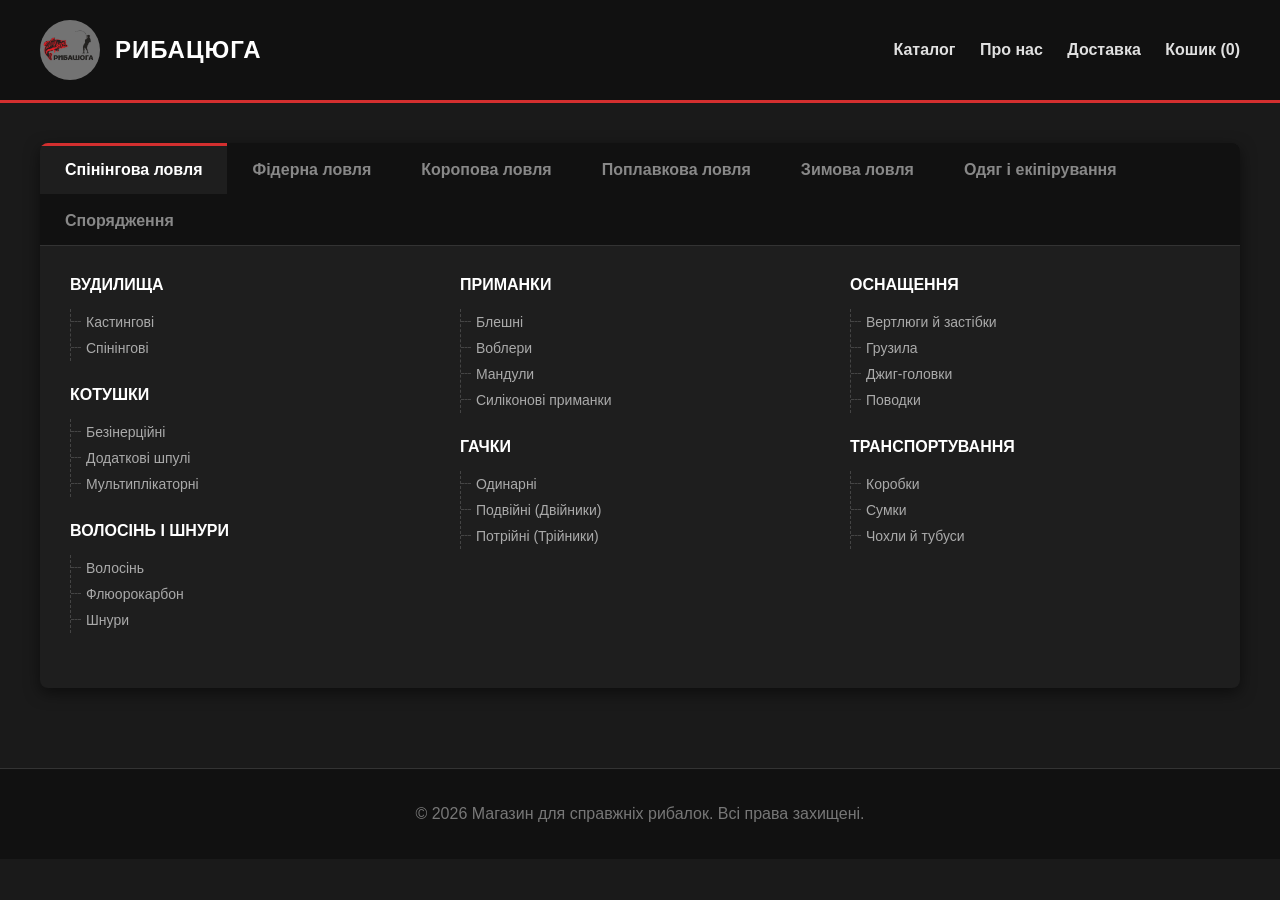
==== index.html @ 435a9f87 "Init" ====
<!DOCTYPE html>
<html lang="uk">
<head>
    <meta charset="UTF-8">
    <meta name="viewport" content="width=device-width, initial-scale=1.0">
    <title>Рибацюга</title>
    
    <style>
        /* Базові налаштування: темний фон, як на краях зображення */
        body {
            font-family: 'Arial', sans-serif;
            margin: 0;
            background-color: #1a1a1a; 
            color: #e0e0e0; /* Світло-сірий текст для контрасту */
        }

        /* Налаштовуємо шапку: майже чорна з червоною лінією */
        header {
            background-color: #111111;
            color: white;
            padding: 20px 40px;
            display: flex;
            justify-content: space-between;
            align-items: center;
            border-bottom: 3px solid #d32f2f; /* Червоний акцент в колір риби */
        }

        /* Навігація в шапці */
        header a {
            color: #e0e0e0;
            text-decoration: none;
            margin-left: 20px;
            font-weight: bold;
            transition: color 0.3s ease;
        }

        header a:hover {
            color: #d32f2f; /* Посилання стають червоними при наведенні */
        }

        /* Контейнер для логотипу та назви */
        .brand {
            display: flex;
            align-items: center;
            gap: 15px;
        }

        .brand img {
            height: 60px;
            width: 60px;
            border-radius: 50%;
            object-fit: cover;
        }

        .brand div {
            font-size: 24px;
            font-weight: bold;
            color: #ffffff;
            text-transform: uppercase;
            letter-spacing: 1px; /* Трохи розсуваємо букви для брутальності */
        }

        /* Обмежуємо ширину контенту */
        main {
            padding: 40px 20px;
            max-width: 1200px;
            margin: 0 auto; 
        }

        /* Стиль заголовків на сторінці */
        h2 {
            color: #ffffff;
            border-left: 4px solid #d32f2f; /* Червона мітка зліва від тексту */
            padding-left: 10px;
        }

        /* Сітка для карток */
        .categories-grid {
            display: flex;
            gap: 20px;
            flex-wrap: wrap; 
            list-style: none;
            padding: 0;
        }

        /* Стиль карток: сірий колір, як тло всередині кола на логотипі */
        .category-card {
            background-color: #2c2c2c;
            color: #ffffff;
            padding: 40px 20px;
            border-radius: 8px;
            box-shadow: 0 4px 6px rgba(0,0,0,0.4);
            flex: 1 1 220px;
            text-align: center;
            font-weight: bold;
            font-size: 18px;
            cursor: pointer;
            border: 2px solid transparent; 
            transition: transform 0.3s ease, box-shadow 0.3s ease, border-color 0.3s ease, color 0.3s ease;
        }

        
        .category-card:hover {
            transform: translateY(-5px);
            box-shadow: 0 10px 15px rgba(211, 47, 47, 0.15); /* Легке червоне світіння */
            border-color: #d32f2f; /* З'являється червона рамка */
            color: #d32f2f; /* Текст стає червоним */
        }
        
        .catalog-container {
            background-color: #1e1e1e; 
            border-radius: 8px;
            overflow: hidden;
            box-shadow: 0 5px 15px rgba(0,0,0,0.5);
        }

        .catalog-tabs {
            display: flex;
            background-color: #111111;
            border-bottom: 1px solid #333;
            flex-wrap: wrap;
        }

        .tab {
            padding: 15px 25px;
            color: #888;
            font-weight: bold;
            cursor: pointer;
            border-top: 3px solid transparent; 
            transition: all 0.3s ease;
        }

        .tab:hover {
            color: #fff;
            background-color: #1a1a1a;
        }

        /* Активна (вибрана) вкладка */
        .tab.active {
            color: #ffffff;
            background-color: #1e1e1e;
            border-top: 3px solid #d32f2f; 
        }

        .catalog-content {
            display: grid;
            grid-template-columns: repeat(3, 1fr); 
            gap: 30px;
            padding: 30px;
        }

        .menu-group {
            margin-bottom: 25px;
        }

        .menu-group h4 {
            color: #ffffff;
            font-size: 16px;
            margin-top: 0;
            margin-bottom: 15px;
            text-transform: uppercase;
        }

        .menu-group ul {
            list-style: none;
            padding: 0;
            margin: 0;
            border-left: 1px dashed #444; /* Пунктирна лінія зліва, як на скріншоті */
        }

        .menu-group li {
            position: relative;
        }

        .menu-group li::before {
            content: "";
            position: absolute;
            left: 0;
            top: 12px;
            width: 10px;
            border-top: 1px dashed #444;
        }

        .menu-group a {
            display: block;
            padding: 5px 0 5px 15px;
            color: #aaa;
            text-decoration: none;
            font-size: 14px;
            transition: color 0.2s;
        }

        .menu-group a:hover {
            color: #d32f2f;
        }
        
        /* Підвал */
        footer {
            text-align: center;
            padding: 20px;
            background-color: #111111;
            color: #777777;
            margin-top: 40px;
            border-top: 1px solid #333333;
        }
    </style>
</head>
<body>

    <header>
        <div class="brand">
            <img src="07aa1afb87a9851b306613601ee10550~tplv-tiktokx-cropcenter_1080_1080.png" alt="Логотип Рибацюга">
            <div style="font-size: 24px; font-weight: bold;">РИБАЦЮГА</div>
        </div>
        
        <nav>
            <a href="#">Каталог</a>
            <a href="#">Про нас</a>
            <a href="#">Доставка</a>
            <a href="#">Кошик (0)</a>
        </nav>
    </header>

    <main>
    <div class="catalog-container">
        
        <div class="catalog-tabs">
            <div class="tab active">Спінінгова ловля</div>
            <div class="tab">Фідерна ловля</div>
            <div class="tab">Коропова ловля</div>
            <div class="tab">Поплавкова ловля</div>
            <div class="tab">Зимова ловля</div>
            <div class="tab">Одяг і екіпірування</div>
            <div class="tab">Спорядження</div>
        </div>

        <div class="catalog-content">
            
            <div class="menu-column">
                <div class="menu-group">
                    <h4>Вудилища</h4>
                    <ul>
                        <li><a href="#">Кастингові</a></li>
                        <li><a href="#">Спінінгові</a></li>
                    </ul>
                </div>
                
                <div class="menu-group">
                    <h4>Котушки</h4>
                    <ul>
                        <li><a href="#">Безінерційні</a></li>
                        <li><a href="#">Додаткові шпулі</a></li>
                        <li><a href="#">Мультиплікаторні</a></li>
                    </ul>
                </div>

                <div class="menu-group">
                    <h4>Волосінь і шнури</h4>
                    <ul>
                        <li><a href="#">Волосінь</a></li>
                        <li><a href="#">Флюорокарбон</a></li>
                        <li><a href="#">Шнури</a></li>
                    </ul>
                </div>
            </div>

            <div class="menu-column">
                <div class="menu-group">
                    <h4>Приманки</h4>
                    <ul>
                        <li><a href="#">Блешні</a></li>
                        <li><a href="#">Воблери</a></li>
                        <li><a href="#">Мандули</a></li>
                        <li><a href="#">Силіконові приманки</a></li>
                    </ul>
                </div>

                <div class="menu-group">
                    <h4>Гачки</h4>
                    <ul>
                        <li><a href="#">Одинарні</a></li>
                        <li><a href="#">Подвійні (Двійники)</a></li>
                        <li><a href="#">Потрійні (Трійники)</a></li>
                    </ul>
                </div>
            </div>

            <div class="menu-column">
                <div class="menu-group">
                    <h4>Оснащення</h4>
                    <ul>
                        <li><a href="#">Вертлюги й застібки</a></li>
                        <li><a href="#">Грузила</a></li>
                        <li><a href="#">Джиг-головки</a></li>
                        <li><a href="#">Поводки</a></li>
                    </ul>
                </div>
                
                <div class="menu-group">
                    <h4>Транспортування</h4>
                    <ul>
                        <li><a href="#">Коробки</a></li>
                        <li><a href="#">Сумки</a></li>
                        <li><a href="#">Чохли й тубуси</a></li>
                    </ul>
                </div>
            </div>

        </div> 
    </div>
</main>

    <footer>
        <p>© 2026 Магазин для справжніх рибалок. Всі права захищені.</p>
    </footer>

</body>
</html>
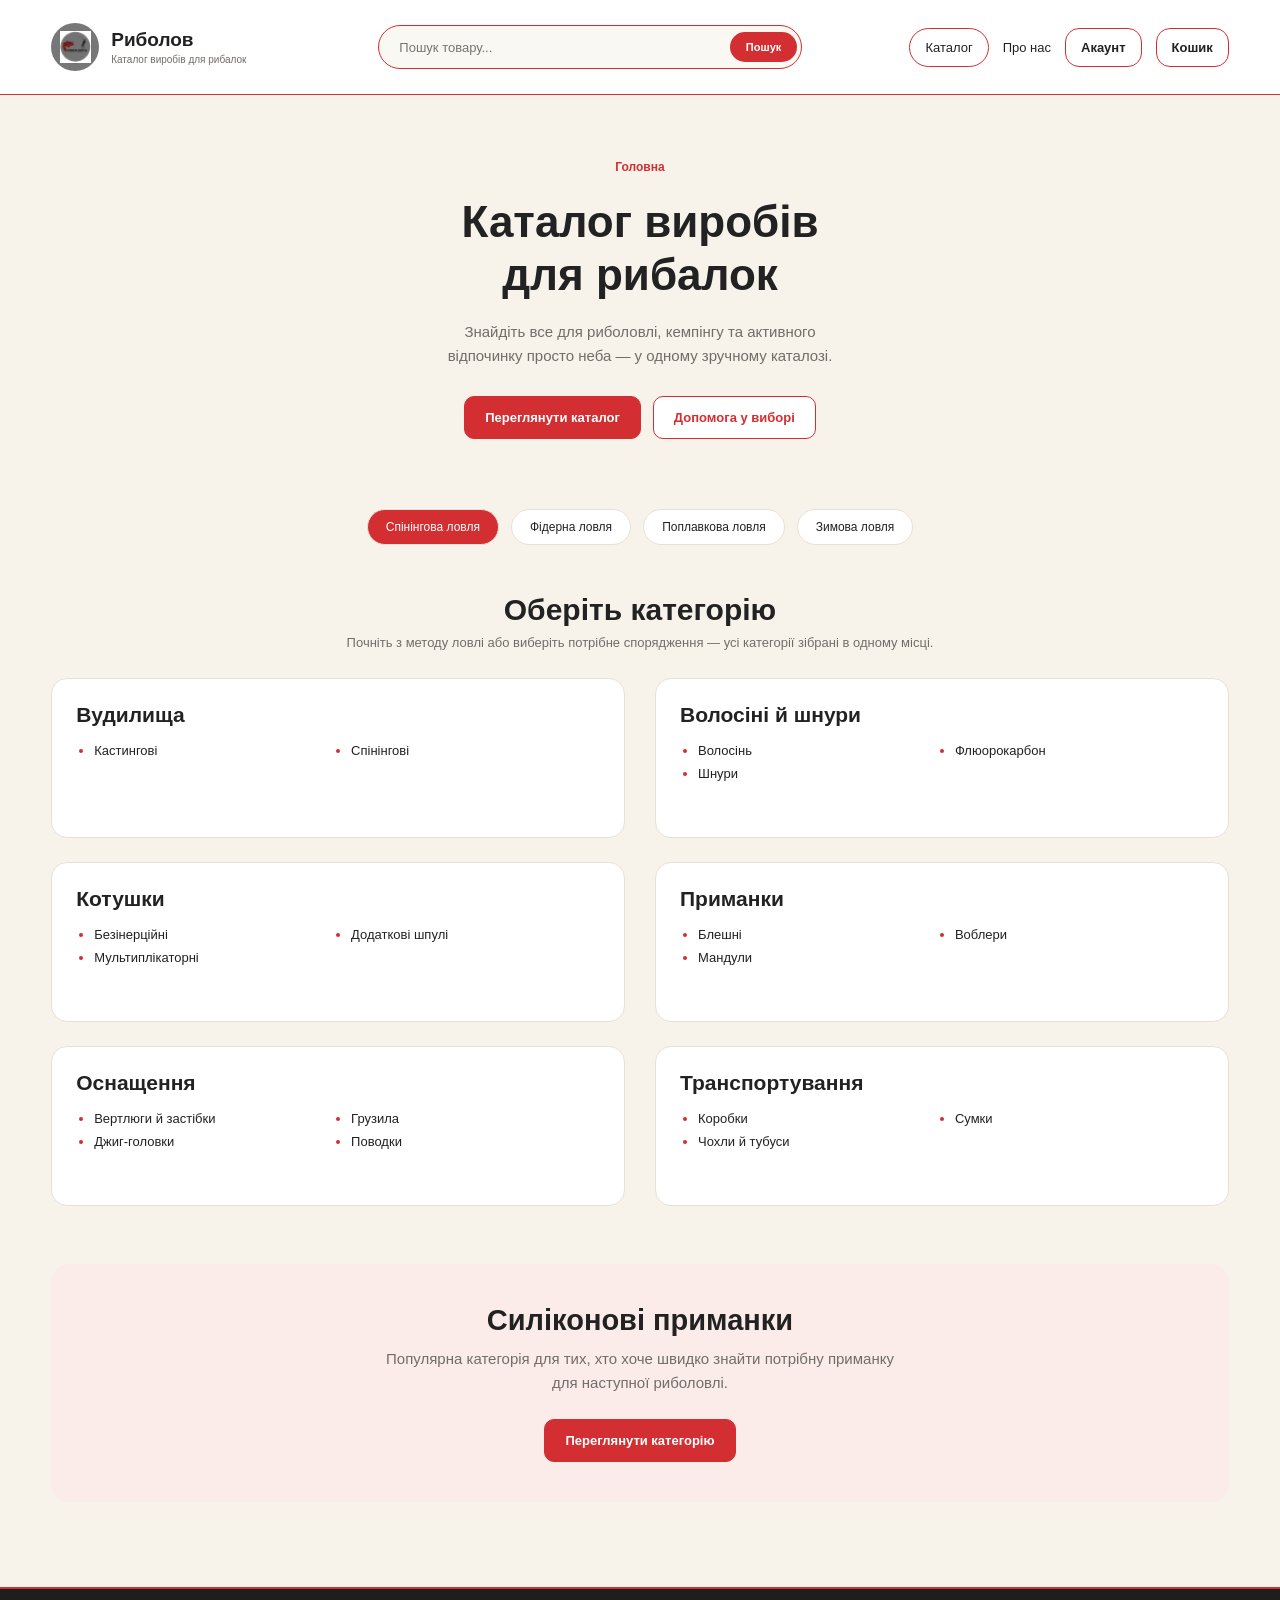
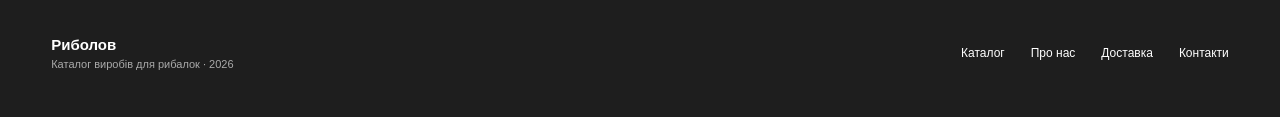
==== commit 7ff8fed2: "Add HTML and CSS marketplace pages" ====
--- a/index.html
+++ b/index.html
@@ -1,318 +1,116 @@
 <!DOCTYPE html>
 <html lang="uk">
-<head>
-    <meta charset="UTF-8">
-    <meta name="viewport" content="width=device-width, initial-scale=1.0">
-    <title>Рибацюга</title>
-    
-    <style>
-        /* Базові налаштування: темний фон, як на краях зображення */
-        body {
-            font-family: 'Arial', sans-serif;
-            margin: 0;
-            background-color: #1a1a1a; 
-            color: #e0e0e0; /* Світло-сірий текст для контрасту */
-        }
-
-        /* Налаштовуємо шапку: майже чорна з червоною лінією */
-        header {
-            background-color: #111111;
-            color: white;
-            padding: 20px 40px;
-            display: flex;
-            justify-content: space-between;
-            align-items: center;
-            border-bottom: 3px solid #d32f2f; /* Червоний акцент в колір риби */
-        }
-
-        /* Навігація в шапці */
-        header a {
-            color: #e0e0e0;
-            text-decoration: none;
-            margin-left: 20px;
-            font-weight: bold;
-            transition: color 0.3s ease;
-        }
-
-        header a:hover {
-            color: #d32f2f; /* Посилання стають червоними при наведенні */
-        }
-
-        /* Контейнер для логотипу та назви */
-        .brand {
-            display: flex;
-            align-items: center;
-            gap: 15px;
-        }
-
-        .brand img {
-            height: 60px;
-            width: 60px;
-            border-radius: 50%;
-            object-fit: cover;
-        }
-
-        .brand div {
-            font-size: 24px;
-            font-weight: bold;
-            color: #ffffff;
-            text-transform: uppercase;
-            letter-spacing: 1px; /* Трохи розсуваємо букви для брутальності */
-        }
-
-        /* Обмежуємо ширину контенту */
-        main {
-            padding: 40px 20px;
-            max-width: 1200px;
-            margin: 0 auto; 
-        }
-
-        /* Стиль заголовків на сторінці */
-        h2 {
-            color: #ffffff;
-            border-left: 4px solid #d32f2f; /* Червона мітка зліва від тексту */
-            padding-left: 10px;
-        }
-
-        /* Сітка для карток */
-        .categories-grid {
-            display: flex;
-            gap: 20px;
-            flex-wrap: wrap; 
-            list-style: none;
-            padding: 0;
-        }
-
-        /* Стиль карток: сірий колір, як тло всередині кола на логотипі */
-        .category-card {
-            background-color: #2c2c2c;
-            color: #ffffff;
-            padding: 40px 20px;
-            border-radius: 8px;
-            box-shadow: 0 4px 6px rgba(0,0,0,0.4);
-            flex: 1 1 220px;
-            text-align: center;
-            font-weight: bold;
-            font-size: 18px;
-            cursor: pointer;
-            border: 2px solid transparent; 
-            transition: transform 0.3s ease, box-shadow 0.3s ease, border-color 0.3s ease, color 0.3s ease;
-        }
-
-        
-        .category-card:hover {
-            transform: translateY(-5px);
-            box-shadow: 0 10px 15px rgba(211, 47, 47, 0.15); /* Легке червоне світіння */
-            border-color: #d32f2f; /* З'являється червона рамка */
-            color: #d32f2f; /* Текст стає червоним */
-        }
-        
-        .catalog-container {
-            background-color: #1e1e1e; 
-            border-radius: 8px;
-            overflow: hidden;
-            box-shadow: 0 5px 15px rgba(0,0,0,0.5);
-        }
-
-        .catalog-tabs {
-            display: flex;
-            background-color: #111111;
-            border-bottom: 1px solid #333;
-            flex-wrap: wrap;
-        }
-
-        .tab {
-            padding: 15px 25px;
-            color: #888;
-            font-weight: bold;
-            cursor: pointer;
-            border-top: 3px solid transparent; 
-            transition: all 0.3s ease;
-        }
-
-        .tab:hover {
-            color: #fff;
-            background-color: #1a1a1a;
-        }
-
-        /* Активна (вибрана) вкладка */
-        .tab.active {
-            color: #ffffff;
-            background-color: #1e1e1e;
-            border-top: 3px solid #d32f2f; 
-        }
-
-        .catalog-content {
-            display: grid;
-            grid-template-columns: repeat(3, 1fr); 
-            gap: 30px;
-            padding: 30px;
-        }
-
-        .menu-group {
-            margin-bottom: 25px;
-        }
-
-        .menu-group h4 {
-            color: #ffffff;
-            font-size: 16px;
-            margin-top: 0;
-            margin-bottom: 15px;
-            text-transform: uppercase;
-        }
-
-        .menu-group ul {
-            list-style: none;
-            padding: 0;
-            margin: 0;
-            border-left: 1px dashed #444; /* Пунктирна лінія зліва, як на скріншоті */
-        }
-
-        .menu-group li {
-            position: relative;
-        }
-
-        .menu-group li::before {
-            content: "";
-            position: absolute;
-            left: 0;
-            top: 12px;
-            width: 10px;
-            border-top: 1px dashed #444;
-        }
-
-        .menu-group a {
-            display: block;
-            padding: 5px 0 5px 15px;
-            color: #aaa;
-            text-decoration: none;
-            font-size: 14px;
-            transition: color 0.2s;
-        }
-
-        .menu-group a:hover {
-            color: #d32f2f;
-        }
-        
-        /* Підвал */
-        footer {
-            text-align: center;
-            padding: 20px;
-            background-color: #111111;
-            color: #777777;
-            margin-top: 40px;
-            border-top: 1px solid #333333;
-        }
-    </style>
-</head>
-<body>
-
-    <header>
-        <div class="brand">
-            <img src="07aa1afb87a9851b306613601ee10550~tplv-tiktokx-cropcenter_1080_1080.png" alt="Логотип Рибацюга">
-            <div style="font-size: 24px; font-weight: bold;">РИБАЦЮГА</div>
+  <head>
+    <meta charset="utf-8">
+    <meta name="viewport" content="width=device-width, initial-scale=1">
+    <title>Головна — Риболов</title>
+    <link rel="stylesheet" href="styles.css">
+    <link rel="stylesheet" href="home.css">
+  </head>
+  <body class="home-page">
+    <header class="site-header">
+      <div class="container header-inner">
+        <a href="index.html" class="brand" aria-label="Риболов — головна"><span class="brand-mark"><img src="assets/logo.png" alt=""></span><span><strong>Риболов</strong><small>Каталог виробів для рибалок</small></span></a>
+        <form class="header-search" action="catalog.html">
+          <input name="q" type="search" placeholder="Пошук товару..." aria-label="Пошук товару">
+          <button class="search-button" type="submit">Пошук</button>
+        </form>
+        <nav class="top-nav" aria-label="Основна навігація">
+          <a class="nav-pill" href="catalog.html">Каталог</a>
+          <a class="nav-plain" href="about.html">Про нас</a>
+          <a class="nav-icon" href="login.html">Акаунт</a>
+          <a class="nav-icon" href="cart.html">Кошик</a>
+        </nav>
+      </div>
+    </header>
+    <main class="container">
+      <section class="home-hero" aria-labelledby="home-heading">
+        <div class="eyebrow">Головна</div>
+        <h1 id="home-heading">Каталог виробів<br>для рибалок</h1>
+        <p class="lead">Знайдіть все для риболовлі, кемпінгу та активного<br>відпочинку просто неба — у одному зручному каталозі.</p>
+        <div class="hero-actions">
+          <a class="btn" href="catalog.html">Переглянути каталог</a>
+          <a class="btn btn-outline" href="about.html">Допомога у виборі</a>
         </div>
-        
-        <nav>
-            <a href="#">Каталог</a>
-            <a href="#">Про нас</a>
-            <a href="#">Доставка</a>
-            <a href="#">Кошик (0)</a>
+      </section>
+      <nav class="method-nav" aria-label="Способи ловлі">
+        <a href="catalog.html">Спінінгова ловля</a>
+        <a href="catalog.html">Фідерна ловля</a>
+        <a href="catalog.html">Поплавкова ловля</a>
+        <a href="catalog.html">Зимова ловля</a>
+      </nav>
+      <section aria-labelledby="categories-heading">
+        <div class="home-heading">
+          <h2 id="categories-heading">Оберіть категорію</h2>
+          <p>Почніть з методу ловлі або виберіть потрібне спорядження — усі категорії зібрані в одному місці.</p>
+        </div>
+        <div class="category-grid">
+          <article class="category-card surface">
+            <h3><a href="catalog.html">Вудилища</a></h3>
+            <ul>
+              <li>Кастингові</li>
+              <li>Спінінгові</li>
+            </ul>
+          </article>
+          <article class="category-card surface">
+            <h3><a href="catalog.html">Волосіні й шнури</a></h3>
+            <ul>
+              <li>Волосінь</li>
+              <li>Флюорокарбон</li>
+              <li>Шнури</li>
+            </ul>
+          </article>
+          <article class="category-card surface">
+            <h3><a href="catalog.html">Котушки</a></h3>
+            <ul>
+              <li>Безінерційні</li>
+              <li>Додаткові шпулі</li>
+              <li>Мультиплікаторні</li>
+            </ul>
+          </article>
+          <article class="category-card surface">
+            <h3><a href="catalog.html">Приманки</a></h3>
+            <ul>
+              <li>Блешні</li>
+              <li>Воблери</li>
+              <li>Мандули</li>
+            </ul>
+          </article>
+          <article class="category-card surface">
+            <h3><a href="catalog.html">Оснащення</a></h3>
+            <ul>
+              <li>Вертлюги й застібки</li>
+              <li>Грузила</li>
+              <li>Джиг-головки</li>
+              <li>Поводки</li>
+            </ul>
+          </article>
+          <article class="category-card surface">
+            <h3><a href="catalog.html">Транспортування</a></h3>
+            <ul>
+              <li>Коробки</li>
+              <li>Сумки</li>
+              <li>Чохли й тубуси</li>
+            </ul>
+          </article>
+        </div>
+      </section>
+      <section class="feature-band" aria-labelledby="feature-heading">
+        <h2 id="feature-heading">Силіконові приманки</h2>
+        <p>Популярна категорія для тих, хто хоче швидко знайти потрібну приманку для наступної риболовлі.</p>
+        <a class="btn" href="catalog.html">Переглянути категорію</a>
+      </section>
+    </main>
+    <footer class="site-footer">
+      <div class="container footer-inner">
+        <div><strong>Риболов</strong><small>Каталог виробів для рибалок · 2026</small></div>
+        <nav class="footer-links" aria-label="Навігація в підвалі">
+          <a href="catalog.html">Каталог</a>
+          <a href="about.html">Про нас</a>
+          <a href="contacts.html">Доставка</a>
+          <a href="contacts.html">Контакти</a>
         </nav>
-    </header>
-
-    <main>
-    <div class="catalog-container">
-        
-        <div class="catalog-tabs">
-            <div class="tab active">Спінінгова ловля</div>
-            <div class="tab">Фідерна ловля</div>
-            <div class="tab">Коропова ловля</div>
-            <div class="tab">Поплавкова ловля</div>
-            <div class="tab">Зимова ловля</div>
-            <div class="tab">Одяг і екіпірування</div>
-            <div class="tab">Спорядження</div>
-        </div>
-
-        <div class="catalog-content">
-            
-            <div class="menu-column">
-                <div class="menu-group">
-                    <h4>Вудилища</h4>
-                    <ul>
-                        <li><a href="#">Кастингові</a></li>
-                        <li><a href="#">Спінінгові</a></li>
-                    </ul>
-                </div>
-                
-                <div class="menu-group">
-                    <h4>Котушки</h4>
-                    <ul>
-                        <li><a href="#">Безінерційні</a></li>
-                        <li><a href="#">Додаткові шпулі</a></li>
-                        <li><a href="#">Мультиплікаторні</a></li>
-                    </ul>
-                </div>
-
-                <div class="menu-group">
-                    <h4>Волосінь і шнури</h4>
-                    <ul>
-                        <li><a href="#">Волосінь</a></li>
-                        <li><a href="#">Флюорокарбон</a></li>
-                        <li><a href="#">Шнури</a></li>
-                    </ul>
-                </div>
-            </div>
-
-            <div class="menu-column">
-                <div class="menu-group">
-                    <h4>Приманки</h4>
-                    <ul>
-                        <li><a href="#">Блешні</a></li>
-                        <li><a href="#">Воблери</a></li>
-                        <li><a href="#">Мандули</a></li>
-                        <li><a href="#">Силіконові приманки</a></li>
-                    </ul>
-                </div>
-
-                <div class="menu-group">
-                    <h4>Гачки</h4>
-                    <ul>
-                        <li><a href="#">Одинарні</a></li>
-                        <li><a href="#">Подвійні (Двійники)</a></li>
-                        <li><a href="#">Потрійні (Трійники)</a></li>
-                    </ul>
-                </div>
-            </div>
-
-            <div class="menu-column">
-                <div class="menu-group">
-                    <h4>Оснащення</h4>
-                    <ul>
-                        <li><a href="#">Вертлюги й застібки</a></li>
-                        <li><a href="#">Грузила</a></li>
-                        <li><a href="#">Джиг-головки</a></li>
-                        <li><a href="#">Поводки</a></li>
-                    </ul>
-                </div>
-                
-                <div class="menu-group">
-                    <h4>Транспортування</h4>
-                    <ul>
-                        <li><a href="#">Коробки</a></li>
-                        <li><a href="#">Сумки</a></li>
-                        <li><a href="#">Чохли й тубуси</a></li>
-                    </ul>
-                </div>
-            </div>
-
-        </div> 
-    </div>
-</main>
-
-    <footer>
-        <p>© 2026 Магазин для справжніх рибалок. Всі права захищені.</p>
+      </div>
     </footer>
-
-</body>
-</html>+  </body>
+</html>
--- a/styles.css
+++ b/styles.css
@@ -0,0 +1,209 @@
+/* 1. Загальні стилі для всіх сторінок */
+* {
+  box-sizing: border-box;
+}
+
+body {
+  margin: 0;
+  min-width: 1100px;
+  background: #f7f3eb;
+  color: #222;
+  font-family: Arial, sans-serif;
+  font-size: 15px;
+}
+
+a {
+  color: inherit;
+  text-decoration: none;
+}
+
+img {
+  max-width: 100%;
+}
+
+button, input, select {
+  font: inherit;
+}
+
+button {
+  cursor: pointer;
+}
+
+.container {
+  width: 92%;
+  max-width: 1320px;
+  margin: 0 auto;
+}
+
+.surface {
+  background: white;
+  border: 1px solid #e8e0d7;
+  border-radius: 16px;
+}
+
+.btn {
+  display: inline-block;
+  padding: 13px 20px;
+  border: 1px solid #d32f32;
+  border-radius: 10px;
+  background: #d32f32;
+  color: white;
+  font-weight: bold;
+  font-size: 13px;
+  text-align: center;
+}
+
+.btn-outline {
+  background: white;
+  color: #d32f32;
+}
+
+.page-title {
+  margin: 0;
+  font-size: 34px;
+}
+
+.page-intro, .lead {
+  color: #716d68;
+  line-height: 1.6;
+}
+
+.breadcrumb {
+  margin: 40px 0 22px;
+  color: #89827c;
+  font-size: 13px;
+}
+
+.breadcrumb span, .eyebrow {
+  color: #d32f32;
+}
+
+/* 2. Верхнє меню — однакове на всіх сторінках */
+.site-header {
+  background: white;
+  border-bottom: 1px solid #d32f32;
+}
+
+.header-inner {
+  height: 94px;
+  display: flex;
+  align-items: center;
+  justify-content: space-between;
+  gap: 24px;
+}
+
+.brand {
+  display: flex;
+  align-items: center;
+  gap: 12px;
+  min-width: 220px;
+}
+
+.brand-mark {
+  width: 48px;
+  height: 48px;
+  border-radius: 50%;
+  background: #777;
+  display: flex;
+  align-items: center;
+  justify-content: center;
+}
+
+.brand-mark img {
+  width: 31px;
+}
+
+.brand strong, .brand small {
+  display: block;
+}
+
+.brand strong {
+  font-size: 19px;
+}
+
+.brand small {
+  margin-top: 3px;
+  color: #716d68;
+  font-size: 10px;
+}
+
+.header-search {
+  display: flex;
+  align-items: center;
+  width: 36%;
+  height: 44px;
+  padding: 4px;
+  border: 1px solid #d32f32;
+  border-radius: 24px;
+  background: #faf8f3;
+}
+
+.header-search input {
+  flex: 1;
+  min-width: 0;
+  padding-left: 16px;
+  border: 0;
+  outline: 0;
+  background: transparent;
+  font-size: 13px;
+}
+
+.search-button {
+  padding: 9px 16px;
+  border: 0;
+  border-radius: 20px;
+  background: #d32f32;
+  color: white;
+  font-size: 11px;
+  font-weight: bold;
+}
+
+.top-nav {
+  display: flex;
+  align-items: center;
+  gap: 14px;
+  white-space: nowrap;
+  font-size: 13px;
+}
+
+.nav-pill, .nav-icon {
+  padding: 11px 15px;
+  border: 1px solid #d32f32;
+  border-radius: 20px;
+}
+
+.nav-icon {
+  border-radius: 14px;
+  font-weight: bold;
+}
+
+/* 3. Нижнє меню */
+.site-footer {
+  background: #1e1e1e;
+  color: white;
+  border-top: 2px solid #d32f32;
+}
+
+.footer-inner {
+  min-height: 128px;
+  display: flex;
+  align-items: center;
+  justify-content: space-between;
+}
+
+.footer-inner strong, .footer-inner small {
+  display: block;
+}
+
+.footer-inner small {
+  margin-top: 5px;
+  color: #aaa;
+  font-size: 11px;
+}
+
+.footer-links {
+  display: flex;
+  gap: 26px;
+  font-size: 12px;
+}
+
--- a/home.css
+++ b/home.css
@@ -0,0 +1,109 @@
+/* 4. Головна сторінка */
+.home-hero {
+  padding: 65px 0 55px;
+  text-align: center;
+}
+
+.eyebrow {
+  font-size: 12px;
+  font-weight: bold;
+}
+
+.home-hero h1 {
+  margin: 22px 0 18px;
+  font-size: 44px;
+  line-height: 1.2;
+}
+
+.home-hero p {
+  margin: 0 auto 28px;
+}
+
+.hero-actions, .method-nav {
+  display: flex;
+  justify-content: center;
+  gap: 12px;
+}
+
+.method-nav {
+  margin: 15px 0 48px;
+}
+
+.method-nav a {
+  padding: 10px 18px;
+  border: 1px solid #e8e0d7;
+  border-radius: 22px;
+  background: white;
+  font-size: 12px;
+}
+
+.method-nav a:first-child {
+  background: #d32f32;
+  color: white;
+}
+
+.home-heading {
+  margin-bottom: 28px;
+  text-align: center;
+}
+
+.home-heading h2 {
+  margin: 0 0 8px;
+  font-size: 30px;
+}
+
+.home-heading p {
+  margin: 0;
+  color: #716d68;
+  font-size: 13px;
+}
+
+.category-grid {
+  display: grid;
+  grid-template-columns: 1fr 1fr;
+  gap: 24px 30px;
+}
+
+.category-card {
+  min-height: 160px;
+  padding: 24px;
+}
+
+.category-card h3 {
+  margin: 0 0 16px;
+  font-size: 21px;
+}
+
+.category-card ul {
+  display: grid;
+  grid-template-columns: 1fr 1fr;
+  gap: 8px;
+  margin: 0;
+  padding-left: 18px;
+  font-size: 13px;
+}
+
+.category-card li::marker {
+  color: #d32f32;
+}
+
+.feature-band {
+  margin: 58px 0 85px;
+  padding: 40px;
+  border-radius: 18px;
+  background: #fbecea;
+  text-align: center;
+}
+
+.feature-band h2 {
+  margin: 0 0 10px;
+  font-size: 29px;
+}
+
+.feature-band p {
+  max-width: 510px;
+  margin: 0 auto 24px;
+  color: #716d68;
+  line-height: 1.6;
+}
+
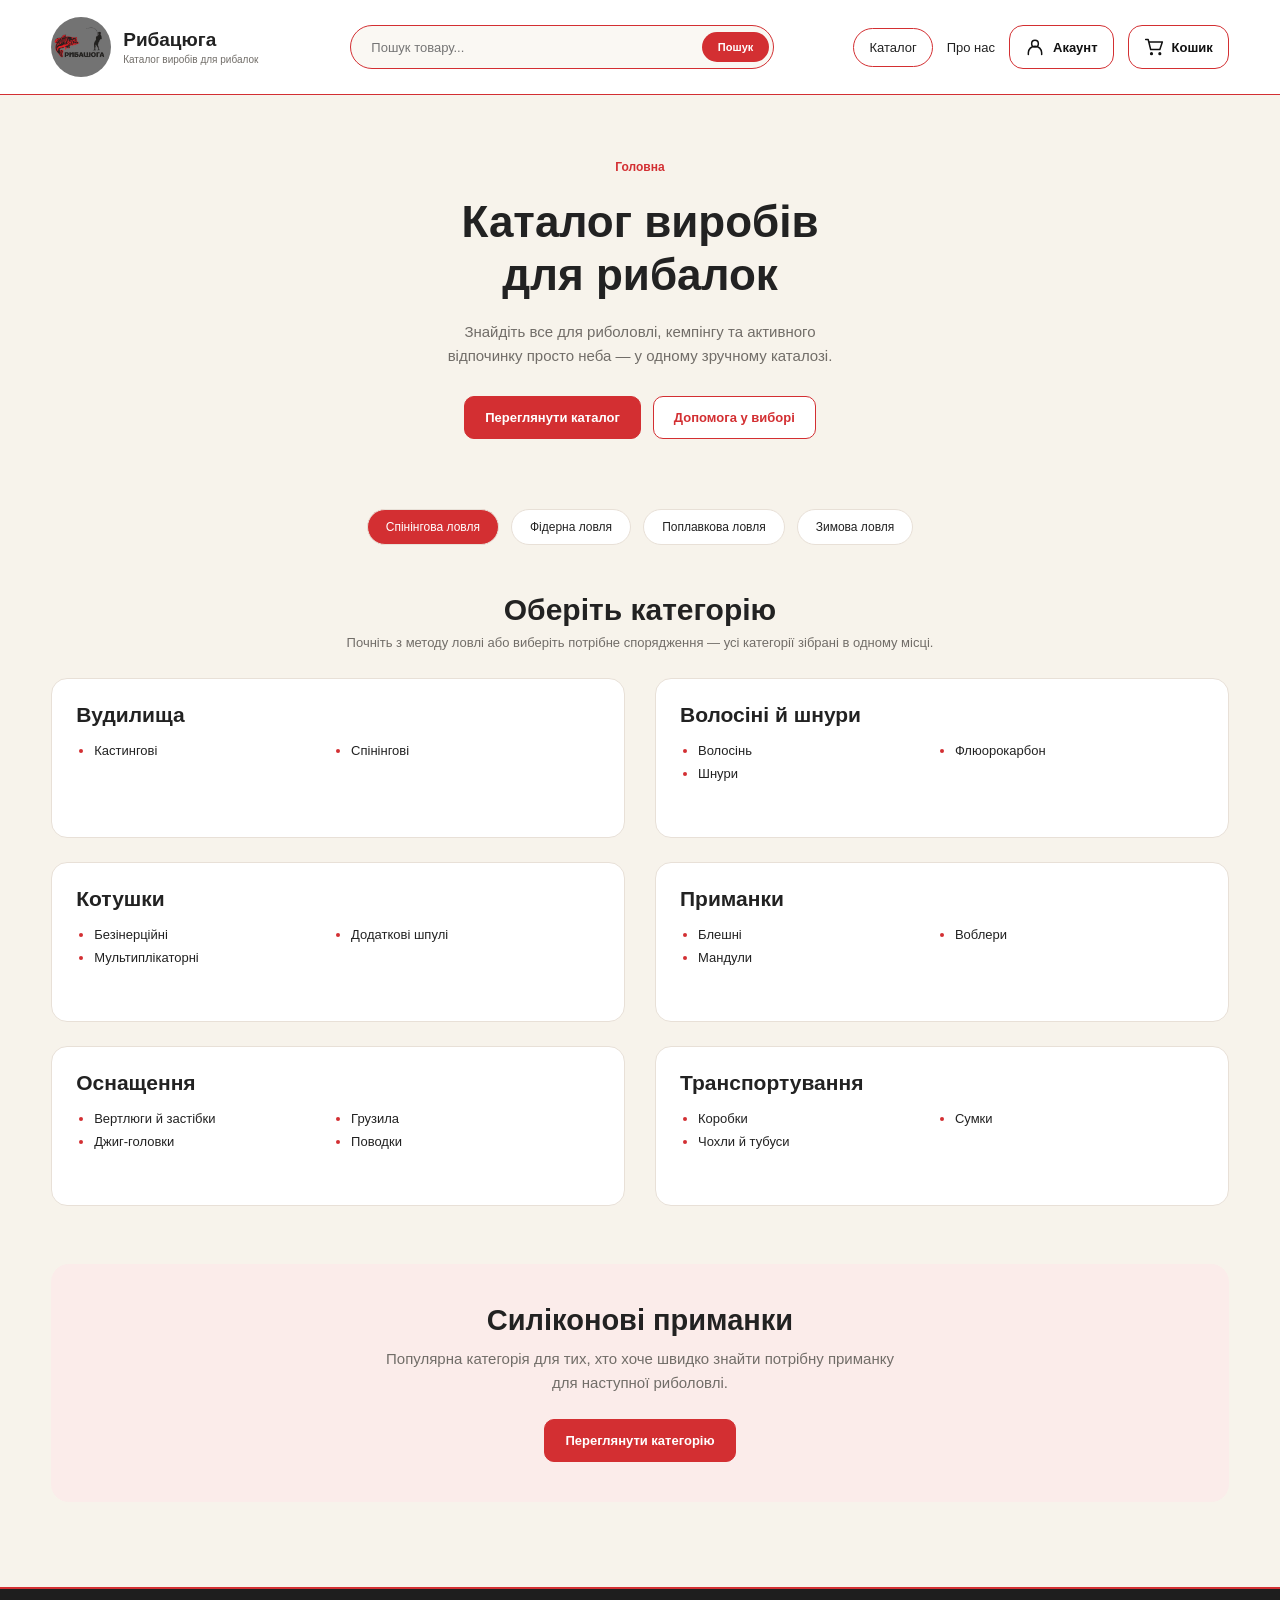
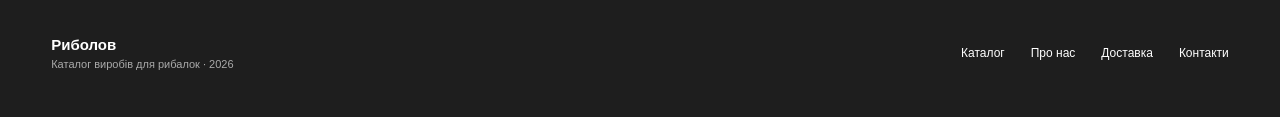
==== commit d2b483fe: "Unify header logo and account/cart icons" ====
--- a/index.html
+++ b/index.html
@@ -10,7 +10,7 @@
   <body class="home-page">
     <header class="site-header">
       <div class="container header-inner">
-        <a href="index.html" class="brand" aria-label="Риболов — головна"><span class="brand-mark"><img src="assets/logo.png" alt=""></span><span><strong>Риболов</strong><small>Каталог виробів для рибалок</small></span></a>
+        <a href="index.html" class="brand" aria-label="Рибацюга — головна"><span class="brand-mark"><img src="assets/logo.png" alt=""></span><span><strong>Рибацюга</strong><small>Каталог виробів для рибалок</small></span></a>
         <form class="header-search" action="catalog.html">
           <input name="q" type="search" placeholder="Пошук товару..." aria-label="Пошук товару">
           <button class="search-button" type="submit">Пошук</button>
@@ -18,8 +18,8 @@
         <nav class="top-nav" aria-label="Основна навігація">
           <a class="nav-pill" href="catalog.html">Каталог</a>
           <a class="nav-plain" href="about.html">Про нас</a>
-          <a class="nav-icon" href="login.html">Акаунт</a>
-          <a class="nav-icon" href="cart.html">Кошик</a>
+          <a class="nav-icon" href="login.html"><img src="assets/account-icon.svg" alt="">Акаунт</a>
+          <a class="nav-icon" href="cart.html"><img src="assets/cart-icon.svg" alt="">Кошик</a>
         </nav>
       </div>
     </header>
--- a/styles.css
+++ b/styles.css
@@ -100,17 +100,22 @@
 }
 
 .brand-mark {
-  width: 48px;
-  height: 48px;
+  width: 60px;
+  height: 60px;
   border-radius: 50%;
   background: #777;
   display: flex;
   align-items: center;
   justify-content: center;
+  overflow: hidden;
+  flex-shrink: 0;
 }
 
 .brand-mark img {
-  width: 31px;
+  display: block;
+  width: 100%;
+  height: 100%;
+  object-fit: cover;
 }
 
 .brand strong, .brand small {
@@ -173,8 +178,18 @@
 }
 
 .nav-icon {
+  display: inline-flex;
+  align-items: center;
+  gap: 8px;
   border-radius: 14px;
+  color: #111;
   font-weight: bold;
+}
+
+.nav-icon img {
+  display: block;
+  width: 20px;
+  height: 20px;
 }
 
 /* 3. Нижнє меню */
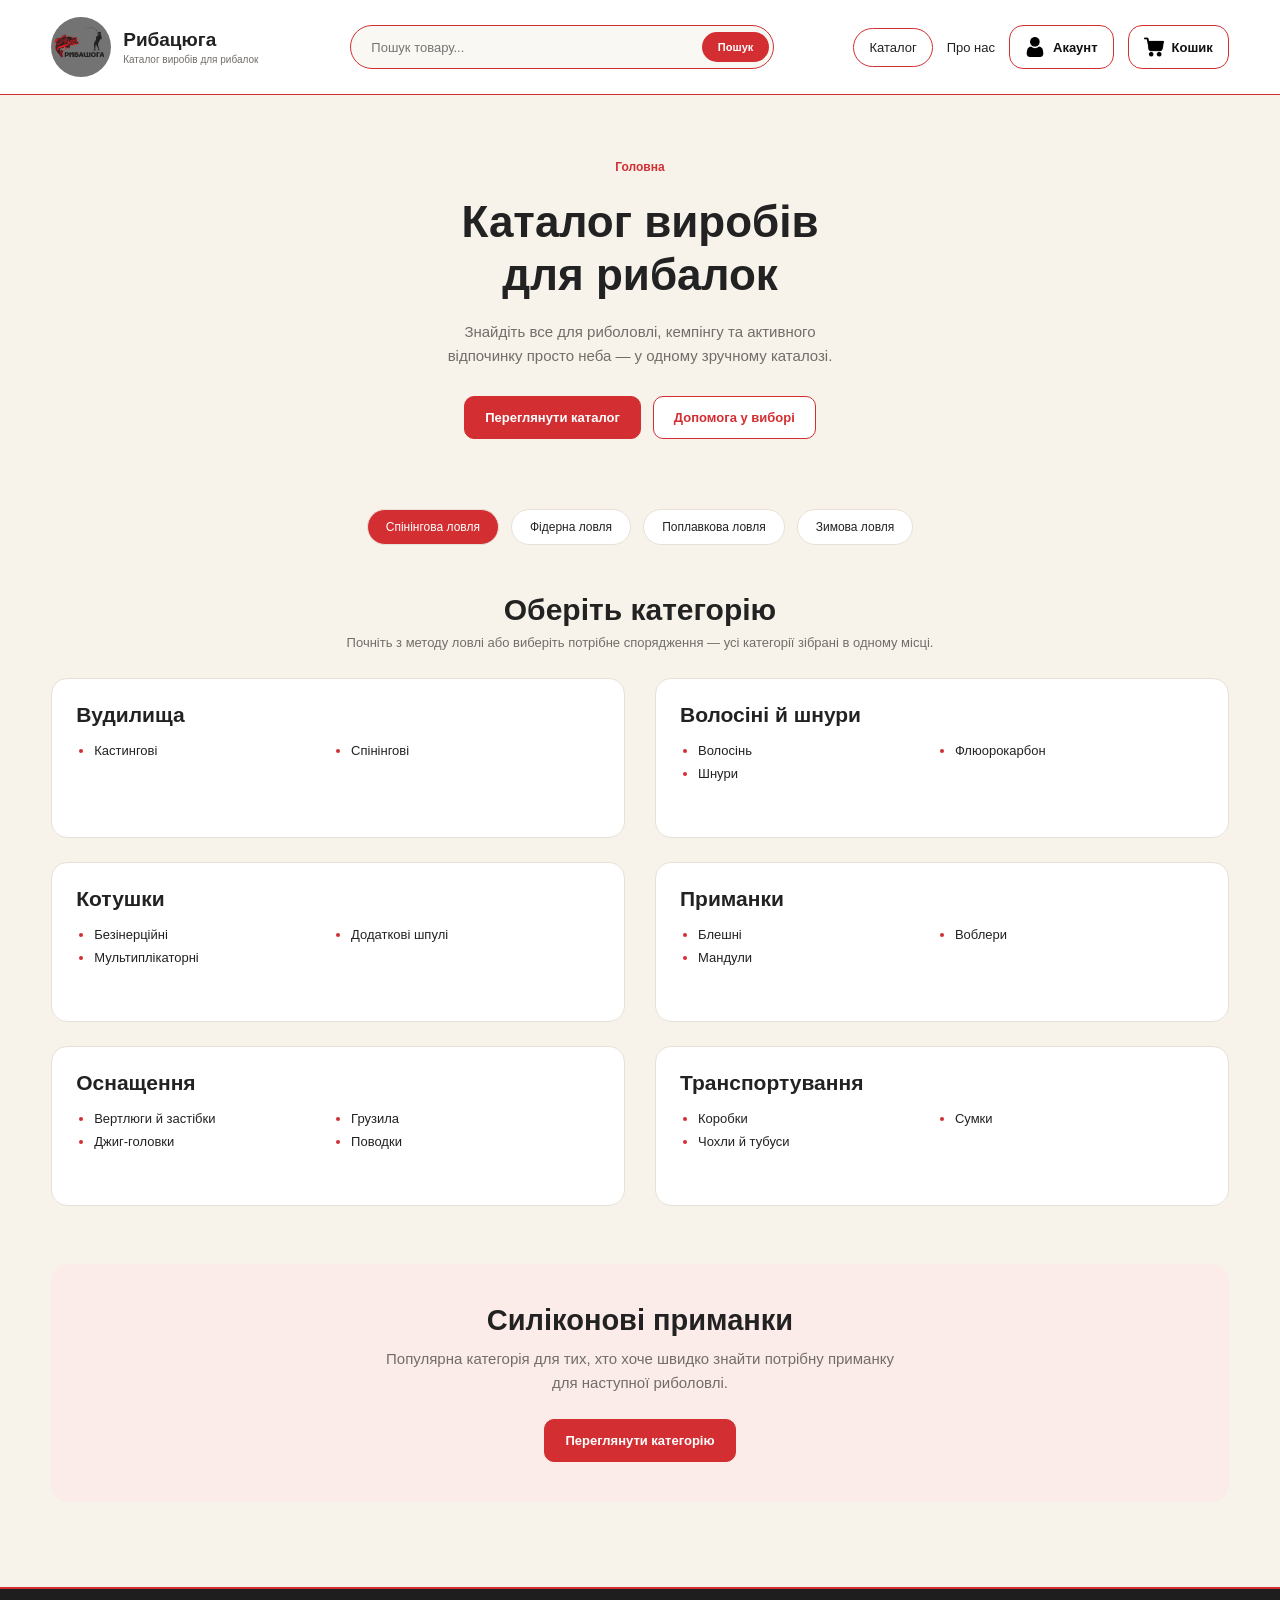
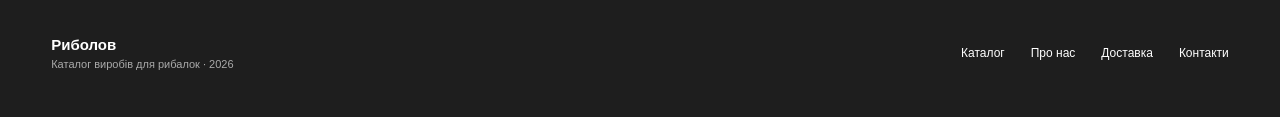
==== commit dca85fbc: "Use supplied account and cart PNG icons in all headers" ====
--- a/index.html
+++ b/index.html
@@ -18,8 +18,8 @@
         <nav class="top-nav" aria-label="Основна навігація">
           <a class="nav-pill" href="catalog.html">Каталог</a>
           <a class="nav-plain" href="about.html">Про нас</a>
-          <a class="nav-icon" href="login.html"><img src="assets/account-icon.svg" alt="">Акаунт</a>
-          <a class="nav-icon" href="cart.html"><img src="assets/cart-icon.svg" alt="">Кошик</a>
+          <a class="nav-icon" href="login.html"><img src="assets/user.png" alt="">Акаунт</a>
+          <a class="nav-icon" href="cart.html"><img src="assets/cart.png" alt="">Кошик</a>
         </nav>
       </div>
     </header>
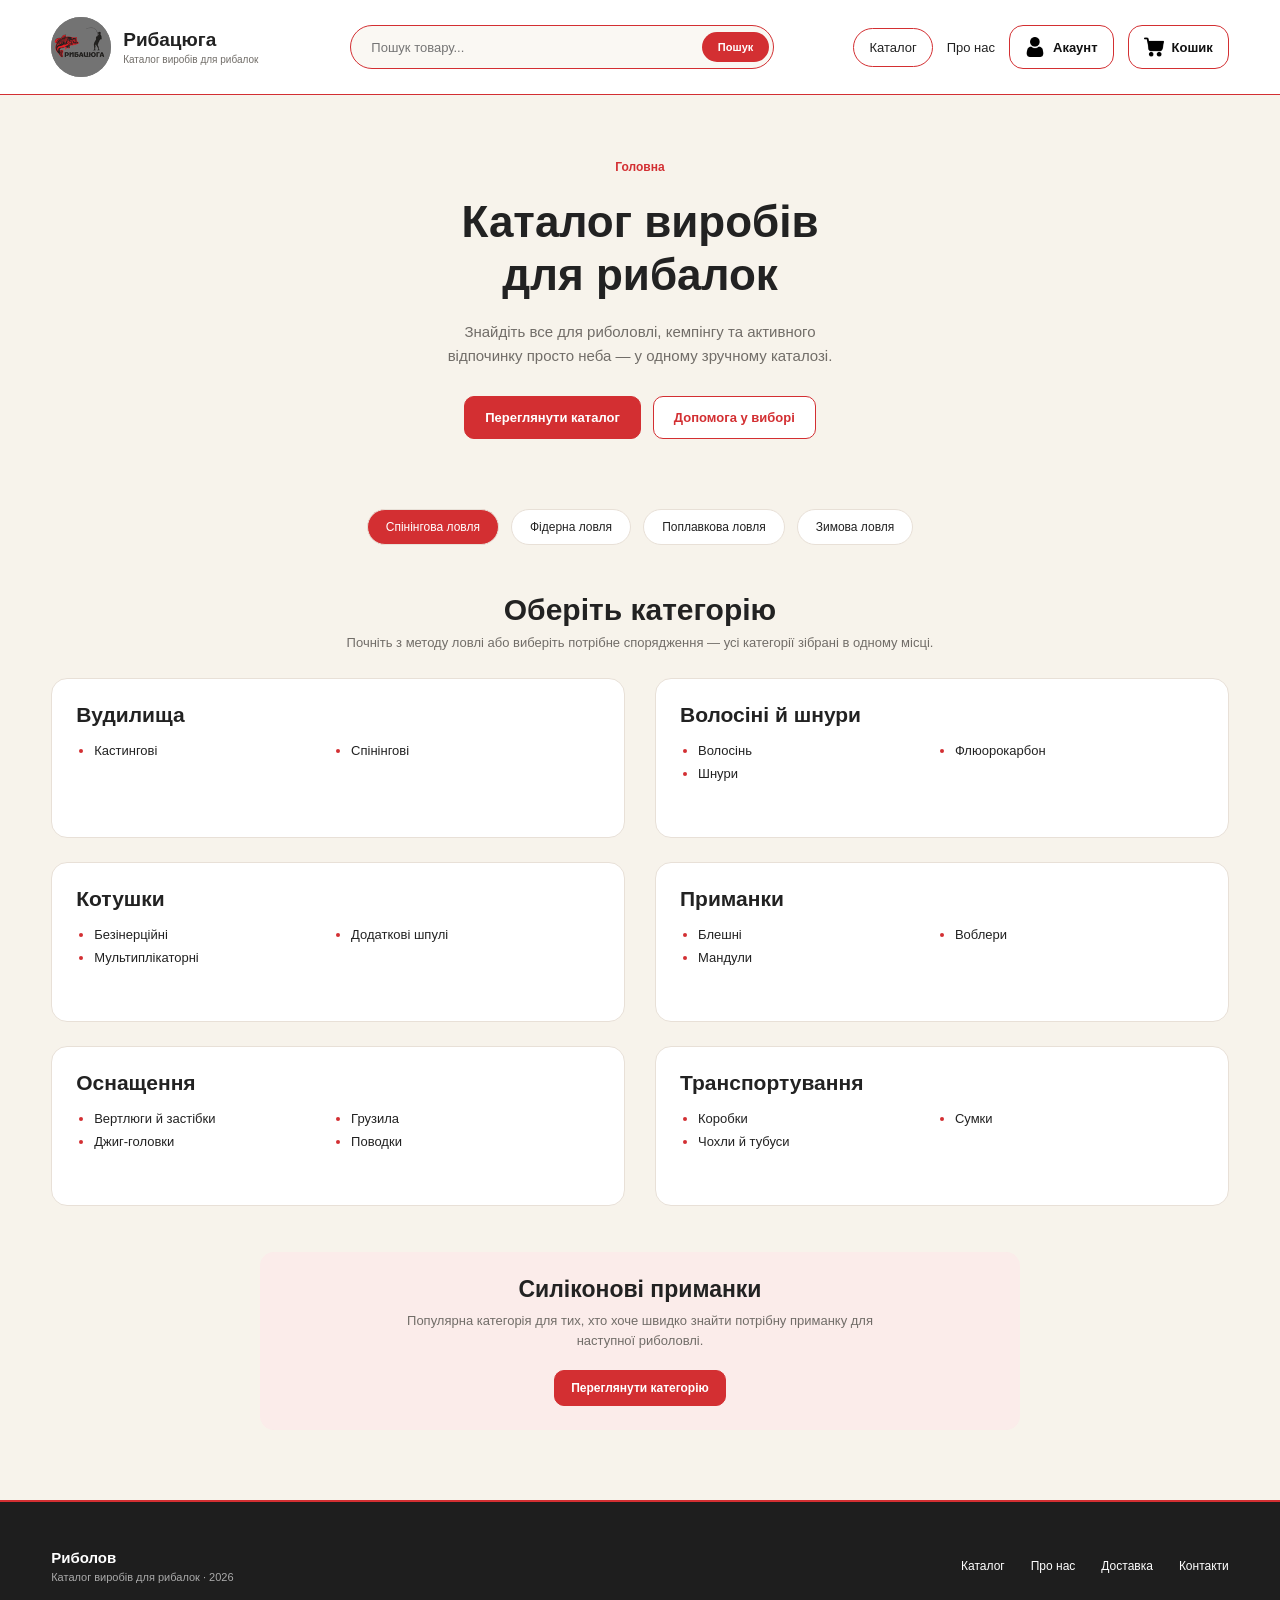
==== commit e7ebdba0: "Improve cart, accessibility, and responsive layout" ====
--- a/index.html
+++ b/index.html
@@ -6,11 +6,12 @@
     <title>Головна — Риболов</title>
     <link rel="stylesheet" href="styles.css">
     <link rel="stylesheet" href="home.css">
+    <link rel="stylesheet" href="cart.css">
   </head>
   <body class="home-page">
     <header class="site-header">
       <div class="container header-inner">
-        <a href="index.html" class="brand" aria-label="Рибацюга — головна"><span class="brand-mark"><img src="assets/logo.png" alt=""></span><span><strong>Рибацюга</strong><small>Каталог виробів для рибалок</small></span></a>
+        <a href="index.html" class="brand" aria-label="Рибацюга — головна"><span class="brand-mark"><img src="assets/logo-120.png" width="120" height="120" alt=""></span><span><strong>Рибацюга</strong><small>Каталог виробів для рибалок</small></span></a>
         <form class="header-search" action="catalog.html">
           <input name="q" type="search" placeholder="Пошук товару..." aria-label="Пошук товару">
           <button class="search-button" type="submit">Пошук</button>
@@ -112,5 +113,6 @@
         </nav>
       </div>
     </footer>
+    <script src="cart.js"></script>
   </body>
 </html>
--- a/styles.css
+++ b/styles.css
@@ -5,7 +5,6 @@
 
 body {
   margin: 0;
-  min-width: 1100px;
   background: #f7f3eb;
   color: #222;
   font-family: Arial, sans-serif;
@@ -222,3 +221,106 @@
   font-size: 12px;
 }
 
+@media (max-width: 1024px) {
+  .header-inner {
+    height: auto;
+    min-height: 94px;
+    flex-wrap: wrap;
+    padding: 14px 0;
+  }
+
+  .header-search {
+    order: 3;
+    width: 100%;
+  }
+
+  .top-nav {
+    margin-left: auto;
+  }
+}
+
+@media (max-width: 768px) {
+  .container {
+    width: calc(100% - 32px);
+  }
+
+  .header-inner {
+    flex-direction: column;
+    align-items: stretch;
+    gap: 12px;
+  }
+
+  .brand {
+    min-width: 0;
+    justify-content: center;
+  }
+
+  .header-search {
+    order: initial;
+  }
+
+  .top-nav {
+    width: 100%;
+    flex-wrap: wrap;
+    justify-content: center;
+    gap: 8px;
+    margin-left: 0;
+    white-space: normal;
+  }
+
+  .nav-pill,
+  .nav-icon {
+    padding: 9px 12px;
+  }
+
+  .page-title {
+    font-size: 29px;
+  }
+
+  .breadcrumb {
+    margin-top: 28px;
+  }
+
+  .footer-inner {
+    min-height: 150px;
+    flex-direction: column;
+    justify-content: center;
+    gap: 22px;
+    padding: 28px 0;
+    text-align: center;
+  }
+
+  .footer-links {
+    flex-wrap: wrap;
+    justify-content: center;
+    gap: 16px 22px;
+  }
+}
+
+@media (max-width: 480px) {
+  .container {
+    width: calc(100% - 24px);
+  }
+
+  .brand-mark {
+    width: 50px;
+    height: 50px;
+  }
+
+  .brand strong {
+    font-size: 17px;
+  }
+
+  .top-nav {
+    font-size: 12px;
+  }
+
+  .nav-plain {
+    padding: 8px;
+  }
+
+  .btn {
+    padding: 12px 16px;
+  }
+}
+
--- a/home.css
+++ b/home.css
@@ -88,22 +88,84 @@
 }
 
 .feature-band {
-  margin: 58px 0 85px;
-  padding: 40px;
-  border-radius: 18px;
+  max-width: 760px;
+  margin: 46px auto 70px;
+  padding: 24px 30px;
+  border-radius: 14px;
   background: #fbecea;
   text-align: center;
 }
 
 .feature-band h2 {
-  margin: 0 0 10px;
-  font-size: 29px;
+  margin: 0 0 8px;
+  font-size: 23px;
 }
 
 .feature-band p {
-  max-width: 510px;
-  margin: 0 auto 24px;
+  max-width: 470px;
+  margin: 0 auto 18px;
   color: #716d68;
+  font-size: 13px;
   line-height: 1.6;
 }
 
+.feature-band .btn {
+  padding: 10px 16px;
+  font-size: 12px;
+}
+
+@media (max-width: 768px) {
+  .home-hero {
+    padding: 46px 0 40px;
+  }
+
+  .home-hero h1 {
+    font-size: 36px;
+  }
+
+  .method-nav {
+    flex-wrap: wrap;
+    margin-bottom: 36px;
+  }
+
+  .category-grid {
+    grid-template-columns: 1fr;
+    gap: 16px;
+  }
+
+  .category-card {
+    min-height: auto;
+  }
+
+  .feature-band {
+    width: 100%;
+    margin: 38px auto 55px;
+  }
+}
+
+@media (max-width: 480px) {
+  .home-hero h1 {
+    font-size: 30px;
+  }
+
+  .home-hero p br {
+    display: none;
+  }
+
+  .hero-actions {
+    flex-direction: column;
+  }
+
+  .home-heading h2 {
+    font-size: 25px;
+  }
+
+  .category-card ul {
+    grid-template-columns: 1fr;
+  }
+
+  .feature-band {
+    padding: 22px 18px;
+  }
+}
+
--- a/cart.css
+++ b/cart.css
@@ -0,0 +1,347 @@
+/* 10. Кошик: панель справа поверх каталогу */
+.cart-open {
+  overflow: hidden;
+}
+
+.scrim {
+  position: fixed;
+  inset: 0;
+  z-index: 1000;
+  background: #0006;
+  visibility: hidden;
+  opacity: 0;
+  pointer-events: none;
+}
+
+.cart-drawer {
+  position: fixed;
+  top: 0;
+  right: 0;
+  bottom: 0;
+  z-index: 1001;
+  width: 480px;
+  display: flex;
+  flex-direction: column;
+  background: #f7f3eb;
+  box-shadow: -18px 0 45px #0002;
+  visibility: hidden;
+  transform: translateX(100%);
+  will-change: transform;
+}
+
+.cart-open .scrim {
+  visibility: visible;
+  pointer-events: auto;
+  animation: cart-scrim-in 420ms ease-out both;
+}
+
+.cart-open .cart-drawer {
+  visibility: visible;
+  animation: cart-drawer-in 560ms cubic-bezier(.22, 1, .36, 1) both;
+}
+
+@keyframes cart-drawer-in {
+  from {
+    transform: translateX(100%);
+  }
+
+  to {
+    transform: translateX(0);
+  }
+}
+
+@keyframes cart-scrim-in {
+  from {
+    opacity: 0;
+  }
+
+  to {
+    opacity: 1;
+  }
+}
+
+.cart-open.is-closing .cart-drawer {
+  animation: cart-drawer-out 460ms cubic-bezier(.64, 0, .78, 0) both;
+  pointer-events: none;
+}
+
+.cart-open.is-closing .scrim {
+  animation: cart-scrim-out 360ms ease-in both;
+  pointer-events: none;
+}
+
+@keyframes cart-drawer-out {
+  from {
+    transform: translateX(0);
+  }
+
+  to {
+    transform: translateX(100%);
+  }
+}
+
+@keyframes cart-scrim-out {
+  from {
+    opacity: 1;
+  }
+
+  to {
+    opacity: 0;
+  }
+}
+
+@media (prefers-reduced-motion: reduce) {
+  .cart-drawer,
+  .scrim,
+  .cart-open.is-closing .cart-drawer,
+  .cart-open.is-closing .scrim {
+    animation: none;
+  }
+
+  .cart-open .cart-drawer {
+    transform: translateX(0);
+  }
+
+  .cart-open .scrim {
+    opacity: 1;
+  }
+}
+
+.drawer-head {
+  display: flex;
+  justify-content: space-between;
+  align-items: center;
+  padding: 20px 24px;
+  background: white;
+}
+
+.drawer-head h1 {
+  margin: 0;
+  font-size: 27px;
+}
+
+.drawer-head span, .cart-item p, .gift-box small, .cart-summary p {
+  color: #716d68;
+  font-size: 12px;
+}
+
+.close-drawer {
+  padding: 5px 12px;
+  border: 1px solid #e8e0d7;
+  border-radius: 8px;
+  background: white;
+  font-size: 26px;
+}
+
+.drawer-content {
+  flex: 1;
+  padding: 24px;
+  overflow: auto;
+}
+
+.cart-item {
+  padding: 17px;
+}
+
+.cart-item + .cart-item {
+  margin-top: 12px;
+}
+
+.cart-item-top, .cart-item-bottom, .summary-row, .summary-actions {
+  display: flex;
+  align-items: center;
+  justify-content: space-between;
+  gap: 12px;
+}
+
+.cart-item img {
+  width: 95px;
+  height: 95px;
+  object-fit: contain;
+}
+
+.cart-item h2 {
+  margin: 0;
+  font-size: 17px;
+}
+
+.cart-item-copy {
+  flex: 1;
+  min-width: 0;
+}
+
+.in-stock {
+  color: #44745a;
+  font-size: 12px;
+}
+
+.cart-item-bottom {
+  margin-top: 20px;
+}
+
+.qty {
+  display: flex;
+  align-items: center;
+  gap: 12px;
+}
+
+.qty button, .trash {
+  width: 35px;
+  height: 35px;
+  border: 1px solid #e8e0d7;
+  border-radius: 8px;
+  background: white;
+}
+
+.qty button:disabled,
+.summary-actions .btn:disabled {
+  cursor: not-allowed;
+  opacity: .45;
+}
+
+.gift-box {
+  margin-top: 16px;
+  padding: 19px;
+  border-radius: 16px;
+  background: #fceeee;
+}
+
+.gift-box h3 {
+  margin: 0 0 15px;
+}
+
+.progress {
+  height: 6px;
+  border-radius: 6px;
+  background: #ead4d2;
+}
+
+.progress i {
+  display: block;
+  width: 40%;
+  height: 100%;
+  background: #d32f32;
+}
+
+.cart-summary {
+  padding: 20px 24px;
+  background: white;
+}
+
+.summary-row {
+  margin-bottom: 15px;
+}
+
+.summary-total {
+  padding-top: 15px;
+  border-top: 1px solid #e8e0d7;
+  font-size: 24px;
+  font-weight: bold;
+}
+
+.summary-actions .btn {
+  flex: 1;
+  border-radius: 24px;
+  padding: 13px 8px;
+}
+
+.cart-empty {
+  padding: 70px 24px;
+  color: #716d68;
+  text-align: center;
+}
+
+.cart-empty span {
+  display: block;
+  margin-bottom: 16px;
+  font-size: 42px;
+}
+
+.cart-empty h2 {
+  margin: 0 0 8px;
+  color: #222;
+}
+
+.cart-empty p {
+  margin: 0;
+  line-height: 1.5;
+}
+
+.nav-icon {
+  position: relative;
+}
+
+.cart-badge {
+  position: absolute;
+  top: -7px;
+  right: -7px;
+  min-width: 20px;
+  height: 20px;
+  padding: 0 5px;
+  border: 2px solid white;
+  border-radius: 10px;
+  background: #d32f32;
+  color: white;
+  font-size: 10px;
+  line-height: 16px;
+  text-align: center;
+}
+
+.cart-fallback-main {
+  min-height: 520px;
+  padding-top: 70px;
+  text-align: center;
+}
+
+.cart-fallback-main .page-intro {
+  max-width: 540px;
+  margin: 12px auto 24px;
+}
+
+@media (max-width: 768px) {
+  .cart-drawer {
+    width: min(100%, 480px);
+  }
+
+  .drawer-head,
+  .drawer-content,
+  .cart-summary {
+    padding-right: 18px;
+    padding-left: 18px;
+  }
+}
+
+@media (max-width: 480px) {
+  .cart-drawer {
+    width: 100%;
+  }
+
+  .drawer-head h1 {
+    font-size: 23px;
+  }
+
+  .cart-item-top {
+    align-items: flex-start;
+  }
+
+  .cart-item img {
+    width: 72px;
+    height: 72px;
+  }
+
+  .cart-item h2 {
+    font-size: 15px;
+  }
+
+  .cart-item-bottom {
+    flex-wrap: wrap;
+  }
+
+  .summary-actions {
+    flex-direction: column;
+  }
+
+  .summary-actions .btn {
+    width: 100%;
+  }
+}
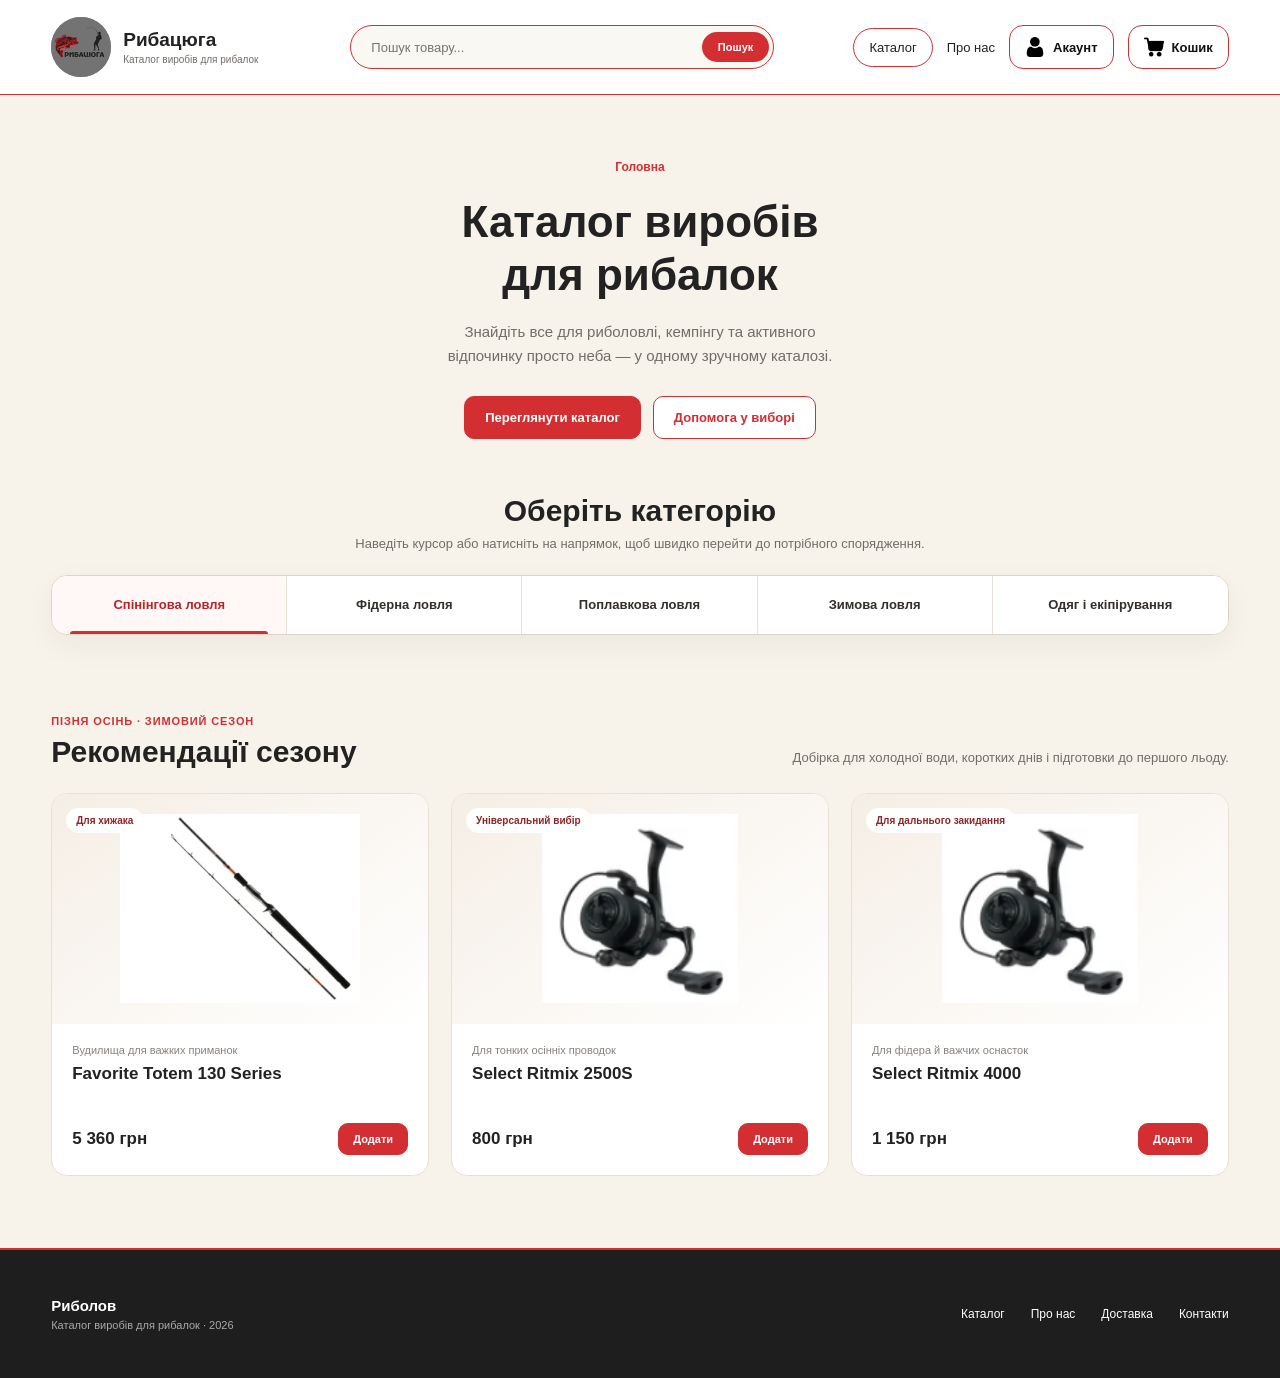
==== commit 01f4d557: "Add animated category menu and seasonal recommendations" ====
--- a/index.html
+++ b/index.html
@@ -34,72 +34,130 @@
           <a class="btn btn-outline" href="about.html">Допомога у виборі</a>
         </div>
       </section>
-      <nav class="method-nav" aria-label="Способи ловлі">
-        <a href="catalog.html">Спінінгова ловля</a>
-        <a href="catalog.html">Фідерна ловля</a>
-        <a href="catalog.html">Поплавкова ловля</a>
-        <a href="catalog.html">Зимова ловля</a>
-      </nav>
-      <section aria-labelledby="categories-heading">
+      <section class="category-browser" aria-labelledby="categories-heading">
         <div class="home-heading">
           <h2 id="categories-heading">Оберіть категорію</h2>
-          <p>Почніть з методу ловлі або виберіть потрібне спорядження — усі категорії зібрані в одному місці.</p>
+          <p>Наведіть курсор або натисніть на напрямок, щоб швидко перейти до потрібного спорядження.</p>
         </div>
-        <div class="category-grid">
-          <article class="category-card surface">
-            <h3><a href="catalog.html">Вудилища</a></h3>
-            <ul>
-              <li>Кастингові</li>
-              <li>Спінінгові</li>
-            </ul>
+        <div class="category-menu surface" data-category-menu>
+          <div class="category-tabs" role="tablist" aria-label="Категорії товарів">
+            <button id="category-tab-spinning" type="button" role="tab" aria-controls="category-panel-spinning" aria-selected="true" aria-expanded="false" tabindex="0" data-category-tab="spinning">Спінінгова ловля</button>
+            <button id="category-tab-feeder" type="button" role="tab" aria-controls="category-panel-feeder" aria-selected="false" aria-expanded="false" tabindex="-1" data-category-tab="feeder">Фідерна ловля</button>
+            <button id="category-tab-float" type="button" role="tab" aria-controls="category-panel-float" aria-selected="false" aria-expanded="false" tabindex="-1" data-category-tab="float">Поплавкова ловля</button>
+            <button id="category-tab-winter" type="button" role="tab" aria-controls="category-panel-winter" aria-selected="false" aria-expanded="false" tabindex="-1" data-category-tab="winter">Зимова ловля</button>
+            <button id="category-tab-clothing" type="button" role="tab" aria-controls="category-panel-clothing" aria-selected="false" aria-expanded="false" tabindex="-1" data-category-tab="clothing">Одяг і екіпірування</button>
+          </div>
+
+          <div class="category-panels">
+            <div id="category-panel-spinning" class="category-panel is-active" role="tabpanel" aria-labelledby="category-tab-spinning" aria-hidden="true" inert data-category-panel="spinning">
+              <div class="category-columns">
+                <div class="category-column">
+                  <div class="category-group"><h3>Вудилища</h3><a href="catalog.html?category=Кастингові">Кастингові</a><a href="catalog.html?category=Спінінгові">Спінінгові</a></div>
+                  <div class="category-group"><h3>Котушки</h3><a href="catalog.html?category=Безінерційні">Безінерційні</a><a href="catalog.html?category=Додаткові+шпулі">Додаткові шпулі</a><a href="catalog.html?category=Мультиплікаторні">Мультиплікаторні</a></div>
+                  <div class="category-group"><h3>Волосінь і шнури</h3><a href="catalog.html?category=Волосінь">Волосінь</a><a href="catalog.html?category=Флюорокарбон">Флюорокарбон</a><a href="catalog.html?category=Шнури">Шнури</a></div>
+                </div>
+                <div class="category-column">
+                  <div class="category-group"><h3>Приманки</h3><a href="catalog.html?category=Блешні">Блешні</a><a href="catalog.html?category=Воблери">Воблери</a><a href="catalog.html?category=Мандули">Мандули</a><a href="catalog.html?category=Пількери">Пількери</a><a href="catalog.html?category=Силіконові+приманки">Силіконові приманки</a><a href="catalog.html?category=Тейл-спінери+й+цикади">Тейл-спінери й цикади</a></div>
+                  <div class="category-group"><h3>Гачки</h3><a href="catalog.html?category=Одинарні+гачки">Одинарні</a><a href="catalog.html?category=Подвійні+гачки">Подвійні</a><a href="catalog.html?category=Потрійні+гачки">Потрійні</a></div>
+                </div>
+                <div class="category-column">
+                  <div class="category-group"><h3>Оснащення</h3><a href="catalog.html?category=Вертлюги+й+застібки">Вертлюги й застібки</a><a href="catalog.html?category=Грузила">Грузила</a><a href="catalog.html?category=Джиг-головки">Джиг-головки</a><a href="catalog.html?category=Поводки">Поводки</a></div>
+                  <div class="category-group"><h3>Транспортування і зберігання</h3><a href="catalog.html?category=Коробки">Коробки</a><a href="catalog.html?category=Сумки">Сумки</a><a href="catalog.html?category=Чохли+й+тубуси">Чохли й тубуси</a><a href="catalog.html?category=Ящики">Ящики</a></div>
+                </div>
+                <div class="category-column">
+                  <div class="category-group"><h3>Аксесуари</h3><a href="catalog.html?category=Багорики+й+кукани">Багорики й кукани</a><a href="catalog.html?category=Ваги">Ваги</a><a href="catalog.html?category=Ехолоти">Ехолоти</a><a href="catalog.html?category=Інструменти">Інструменти</a><a href="catalog.html?category=Підводні+камери">Підводні камери</a><a href="catalog.html?category=Підсаки">Підсаки</a></div>
+                  <div class="category-group"><h3>Надувні човни й мотори</h3><a href="catalog.html?category=Надувні+човни">Надувні човни</a></div>
+                </div>
+              </div>
+              <a class="category-all" href="catalog.html?category=Спінінгова+ловля">Усі товари для спінінгової ловлі →</a>
+            </div>
+
+            <div id="category-panel-feeder" class="category-panel" role="tabpanel" aria-labelledby="category-tab-feeder" aria-hidden="true" inert data-category-panel="feeder">
+              <div class="category-columns">
+                <div class="category-column">
+                  <div class="category-group"><h3>Вудилища</h3><a href="catalog.html?category=Фідерні">Фідерні</a></div>
+                  <div class="category-group"><h3>Котушки</h3><a href="catalog.html?category=Безінерційні">Безінерційні</a><a href="catalog.html?category=Додаткові+шпулі">Додаткові шпулі</a></div>
+                  <div class="category-group"><h3>Волосінь і шнури</h3><a href="catalog.html?category=Волосінь">Волосінь</a><a href="catalog.html?category=Повідковий+матеріал">Повідковий матеріал</a><a href="catalog.html?category=Флюорокарбон">Флюорокарбон</a><a href="catalog.html?category=Шнури">Шнури</a></div>
+                  <div class="category-group"><h3>Гачки</h3><a href="catalog.html?category=Одинарні+гачки">Одинарні</a></div>
+                </div>
+                <div class="category-column">
+                  <div class="category-group"><h3>Оснащення</h3><a href="catalog.html?category=Амортизуюча+гума">Амортизуюча гума</a><a href="catalog.html?category=Вертлюги+й+застібки">Вертлюги й застібки</a><a href="catalog.html?category=Годівниці">Годівниці</a><a href="catalog.html?category=Грузила">Грузила</a><a href="catalog.html?category=Елементи+оснащення">Елементи оснащення</a><a href="catalog.html?category=Монтажі">Монтажі</a><a href="catalog.html?category=ПВА+матеріали">ПВА матеріали</a></div>
+                  <div class="category-group"><h3>Прикормка і насадки</h3><a href="catalog.html?category=Атрактанти+й+ліквіди">Атрактанти й ліквіди</a><a href="catalog.html?category=Діпи">Діпи</a><a href="catalog.html?category=Зернові+суміші">Зернові суміші</a><a href="catalog.html?category=Насадки">Насадки</a><a href="catalog.html?category=Прикормка">Прикормка</a><a href="catalog.html?category=Спреї">Спреї</a></div>
+                </div>
+                <div class="category-column">
+                  <div class="category-group"><h3>Транспортування і зберігання</h3><a href="catalog.html?category=Відра+і+ємності">Відра і ємності</a><a href="catalog.html?category=Коробки">Коробки</a><a href="catalog.html?category=Поводочниці+та+мотовила">Поводочниці та мотовила</a><a href="catalog.html?category=Сумки">Сумки</a><a href="catalog.html?category=Чохли+й+тубуси">Чохли й тубуси</a><a href="catalog.html?category=Ящики">Ящики</a></div>
+                </div>
+                <div class="category-column">
+                  <div class="category-group"><h3>Аксесуари</h3><a href="catalog.html?category=Ваги">Ваги</a><a href="catalog.html?category=Ехолоти">Ехолоти</a><a href="catalog.html?category=Інструменти">Інструменти</a><a href="catalog.html?category=Підводні+камери">Підводні камери</a><a href="catalog.html?category=Підсаки">Підсаки</a><a href="catalog.html?category=Род-поди+й+підставки">Род-поди, стійки й підставки</a><a href="catalog.html?category=Садки">Садки</a></div>
+                </div>
+              </div>
+              <a class="category-all" href="catalog.html?category=Фідерна+ловля">Усі товари для фідерної ловлі →</a>
+            </div>
+
+            <div id="category-panel-float" class="category-panel" role="tabpanel" aria-labelledby="category-tab-float" aria-hidden="true" inert data-category-panel="float">
+              <div class="category-columns">
+                <div class="category-column">
+                  <div class="category-group"><h3>Вудилища</h3><a href="catalog.html?category=Болонські">Болонські</a><a href="catalog.html?category=Матчові">Матчові</a><a href="catalog.html?category=Махові">Махові</a></div>
+                  <div class="category-group"><h3>Котушки</h3><a href="catalog.html?category=Безінерційні">Безінерційні</a><a href="catalog.html?category=Інерційні">Інерційні</a></div>
+                  <div class="category-group"><h3>Волосінь і шнури</h3><a href="catalog.html?category=Волосінь">Волосінь</a><a href="catalog.html?category=Флюорокарбон">Флюорокарбон</a></div>
+                  <div class="category-group"><h3>Поплавки й сигналізатори</h3><a href="catalog.html?category=Поплавки">Поплавки</a></div>
+                </div>
+                <div class="category-column">
+                  <div class="category-group"><h3>Гачки</h3><a href="catalog.html?category=Літні+мормишки">Літні мормишки</a><a href="catalog.html?category=Одинарні+гачки">Одинарні</a></div>
+                  <div class="category-group"><h3>Оснащення</h3><a href="catalog.html?category=Вертлюги+й+застібки">Вертлюги й застібки</a><a href="catalog.html?category=Грузила">Грузила</a><a href="catalog.html?category=Елементи+оснащення">Елементи оснащення</a><a href="catalog.html?category=Конектори+для+вудилищ">Конектори для вудилищ</a></div>
+                  <div class="category-group"><h3>Прикормка і насадки</h3><a href="catalog.html?category=Атрактанти+й+ліквіди">Атрактанти й ліквіди</a><a href="catalog.html?category=Діпи">Діпи</a><a href="catalog.html?category=Зернові+суміші">Зернові суміші</a><a href="catalog.html?category=Насадки">Насадки</a><a href="catalog.html?category=Прикормка">Прикормка</a><a href="catalog.html?category=Спреї">Спреї</a></div>
+                </div>
+                <div class="category-column">
+                  <div class="category-group"><h3>Транспортування і зберігання</h3><a href="catalog.html?category=Відра+і+ємності">Відра і ємності</a><a href="catalog.html?category=Коробки">Коробки</a><a href="catalog.html?category=Поводочниці+та+мотовила">Поводочниці та мотовила</a><a href="catalog.html?category=Сумки">Сумки</a><a href="catalog.html?category=Чохли+й+тубуси">Чохли й тубуси</a><a href="catalog.html?category=Ящики">Ящики</a></div>
+                </div>
+                <div class="category-column">
+                  <div class="category-group"><h3>Аксесуари</h3><a href="catalog.html?category=Ваги">Ваги</a><a href="catalog.html?category=Ехолоти">Ехолоти</a><a href="catalog.html?category=Інструменти">Інструменти</a><a href="catalog.html?category=Підводні+камери">Підводні камери</a><a href="catalog.html?category=Підсаки">Підсаки</a><a href="catalog.html?category=Садки">Садки</a><a href="catalog.html?category=Світлячки">Світлячки</a></div>
+                  <div class="category-group"><h3>Надувні човни й мотори</h3><a href="catalog.html?category=Надувні+човни">Надувні човни</a></div>
+                </div>
+              </div>
+              <a class="category-all" href="catalog.html?category=Поплавкова+ловля">Усі товари для поплавкової ловлі →</a>
+            </div>
+
+            <div id="category-panel-winter" class="category-panel" role="tabpanel" aria-labelledby="category-tab-winter" aria-hidden="true" inert data-category-panel="winter">
+              <div class="category-columns category-columns-list">
+                <div class="category-column"><div class="category-group"><h3>Для зимової риболовлі</h3><a href="catalog.html?category=Зимова+прикормка">Зимова прикормка</a><a href="catalog.html?category=Зимові+вудки">Зимові вудки</a><a href="catalog.html?category=Зимова+волосінь">Зимова волосінь</a><a href="catalog.html?category=Балансири+й+бокоплави">Балансири й бокоплави</a><a href="catalog.html?category=Зимові+блешні">Зимові блешні</a><a href="catalog.html?category=Мормишки">Мормишки</a></div></div>
+                <div class="category-column"><div class="category-group"><h3>Оснащення</h3><a href="catalog.html?category=Зимові+кивки+й+поплавки">Зимові кивки й поплавки</a><a href="catalog.html?category=Гачки+й+трійники+з+краплями">Гачки й трійники з краплями</a><a href="catalog.html?category=Зимові+аксесуари">Зимові аксесуари</a><a href="catalog.html?category=Зимові+ящики+коробки+й+чохли">Зимові ящики, коробки й чохли</a><a href="catalog.html?category=Льодобури">Льодобури</a><a href="catalog.html?category=Сани+рибальські">Сани рибальські</a></div></div>
+                <div class="category-column"><div class="category-group"><h3>Тепло й комфорт</h3><a href="catalog.html?category=Зимові+намети">Зимові намети</a><a href="catalog.html?category=Костюми">Костюми</a><a href="catalog.html?category=Рукавички+й+рукавиці">Рукавички й рукавиці</a><a href="catalog.html?category=Шкарпетки">Шкарпетки</a><a href="catalog.html?category=Чоботи+й+черевики">Чоботи й черевики</a></div></div>
+              </div>
+              <a class="category-all" href="catalog.html?category=Зимова+ловля">Усі товари для зимової ловлі →</a>
+            </div>
+
+            <div id="category-panel-clothing" class="category-panel" role="tabpanel" aria-labelledby="category-tab-clothing" aria-hidden="true" inert data-category-panel="clothing">
+              <div class="category-columns category-columns-clothing">
+                <div class="category-column"><div class="category-group"><h3>Одяг</h3><a href="catalog.html?category=Блузи+й+сорочки">Блузи й сорочки</a><a href="catalog.html?category=Забродне+екіпірування">Забродне екіпірування</a><a href="catalog.html?category=Костюми">Костюми</a><a href="catalog.html?category=Кофти+реглани+й+пуловери">Кофти, реглани й пуловери</a><a href="catalog.html?category=Куртки">Куртки</a><a href="catalog.html?category=Рукавички+й+рукавиці">Рукавички й рукавиці</a></div></div>
+                <div class="category-column"><div class="category-group"><h3>Базові шари</h3><a href="catalog.html?category=Термобілизна">Термобілизна</a><a href="catalog.html?category=Флісовий+одяг">Флісовий одяг</a><a href="catalog.html?category=Футболки">Футболки</a><a href="catalog.html?category=Шкарпетки">Шкарпетки</a><a href="catalog.html?category=Штани+й+шорти">Штани й шорти</a></div></div>
+                <div class="category-column"><div class="category-group"><h3>Взуття</h3><a href="catalog.html?category=Кросівки">Кросівки</a><a href="catalog.html?category=Чоботи+й+черевики">Чоботи й черевики</a></div><div class="category-group"><h3>Головні убори й окуляри</h3><a href="catalog.html?category=Бафи">Бафи</a><a href="catalog.html?category=Кепки">Кепки</a><a href="catalog.html?category=Окуляри">Окуляри</a><a href="catalog.html?category=Панами+й+капелюхи">Панами й капелюхи</a><a href="catalog.html?category=Шапки+й+балаклави">Шапки й балаклави</a></div></div>
+              </div>
+              <a class="category-all" href="catalog.html?category=Одяг+і+екіпірування">Увесь одяг та екіпірування →</a>
+            </div>
+          </div>
+        </div>
+      </section>
+
+      <section class="seasonal-section" aria-labelledby="seasonal-heading">
+        <div class="seasonal-heading">
+          <div><span class="seasonal-kicker">Пізня осінь · зимовий сезон</span><h2 id="seasonal-heading">Рекомендації сезону</h2></div>
+          <p>Добірка для холодної води, коротких днів і підготовки до першого льоду.</p>
+        </div>
+        <div class="seasonal-grid">
+          <article class="seasonal-card surface">
+            <a class="seasonal-image" href="product.html"><span>Для хижака</span><img src="assets/rod.png" width="367" height="289" loading="lazy" decoding="async" alt="Кастингове вудилище Favorite Totem 130 Series"></a>
+            <div class="seasonal-copy"><p>Вудилища для важких приманок</p><h3><a href="product.html">Favorite Totem 130 Series</a></h3><div><strong>5 360 грн</strong><a class="btn" href="cart.html" data-add-to-cart data-product-id="favorite-totem-130" data-sku="1501004002" data-name="Кастингове вудилище Favorite Totem 130 Series" data-variant="1,98 м · 20–80 г" data-price-value="5360" data-image="assets/rod.png">Додати</a></div></div>
           </article>
-          <article class="category-card surface">
-            <h3><a href="catalog.html">Волосіні й шнури</a></h3>
-            <ul>
-              <li>Волосінь</li>
-              <li>Флюорокарбон</li>
-              <li>Шнури</li>
-            </ul>
+          <article class="seasonal-card surface">
+            <a class="seasonal-image" href="catalog.html?category=Безінерційні"><span>Універсальний вибір</span><img src="assets/viewed-reel.png" width="143" height="138" loading="lazy" decoding="async" alt="Котушка Select Ritmix 2500S"></a>
+            <div class="seasonal-copy"><p>Для тонких осінніх проводок</p><h3><a href="catalog.html?category=Безінерційні">Select Ritmix 2500S</a></h3><div><strong>800 грн</strong><a class="btn" href="cart.html" data-add-to-cart data-product-id="ritmix-2500s" data-sku="RITMIX-2500S" data-name="Котушка Select Ritmix 2500S" data-variant="2500S" data-price-value="800" data-image="assets/viewed-reel.png">Додати</a></div></div>
           </article>
-          <article class="category-card surface">
-            <h3><a href="catalog.html">Котушки</a></h3>
-            <ul>
-              <li>Безінерційні</li>
-              <li>Додаткові шпулі</li>
-              <li>Мультиплікаторні</li>
-            </ul>
-          </article>
-          <article class="category-card surface">
-            <h3><a href="catalog.html">Приманки</a></h3>
-            <ul>
-              <li>Блешні</li>
-              <li>Воблери</li>
-              <li>Мандули</li>
-            </ul>
-          </article>
-          <article class="category-card surface">
-            <h3><a href="catalog.html">Оснащення</a></h3>
-            <ul>
-              <li>Вертлюги й застібки</li>
-              <li>Грузила</li>
-              <li>Джиг-головки</li>
-              <li>Поводки</li>
-            </ul>
-          </article>
-          <article class="category-card surface">
-            <h3><a href="catalog.html">Транспортування</a></h3>
-            <ul>
-              <li>Коробки</li>
-              <li>Сумки</li>
-              <li>Чохли й тубуси</li>
-            </ul>
+          <article class="seasonal-card surface">
+            <a class="seasonal-image" href="catalog.html?category=Безінерційні"><span>Для дальнього закидання</span><img src="assets/viewed-reel.png" width="143" height="138" loading="lazy" decoding="async" alt="Котушка Select Ritmix 4000"></a>
+            <div class="seasonal-copy"><p>Для фідера й важчих оснасток</p><h3><a href="catalog.html?category=Безінерційні">Select Ritmix 4000</a></h3><div><strong>1 150 грн</strong><a class="btn" href="cart.html" data-add-to-cart data-product-id="ritmix-4000" data-sku="RITMIX-4000" data-name="Котушка Select Ritmix 4000" data-variant="4000" data-price-value="1150" data-image="assets/viewed-reel.png">Додати</a></div></div>
           </article>
         </div>
-      </section>
-      <section class="feature-band" aria-labelledby="feature-heading">
-        <h2 id="feature-heading">Силіконові приманки</h2>
-        <p>Популярна категорія для тих, хто хоче швидко знайти потрібну приманку для наступної риболовлі.</p>
-        <a class="btn" href="catalog.html">Переглянути категорію</a>
       </section>
     </main>
     <footer class="site-footer">
@@ -114,5 +172,6 @@
       </div>
     </footer>
     <script src="cart.js"></script>
+    <script src="home.js"></script>
   </body>
 </html>
--- a/home.css
+++ b/home.css
@@ -1,4 +1,4 @@
-/* 4. Головна сторінка */
+/* Головна сторінка */
 .home-hero {
   padding: 65px 0 55px;
   text-align: center;
@@ -19,31 +19,14 @@
   margin: 0 auto 28px;
 }
 
-.hero-actions, .method-nav {
+.hero-actions {
   display: flex;
   justify-content: center;
   gap: 12px;
 }
 
-.method-nav {
-  margin: 15px 0 48px;
-}
-
-.method-nav a {
-  padding: 10px 18px;
-  border: 1px solid #e8e0d7;
-  border-radius: 22px;
-  background: white;
-  font-size: 12px;
-}
-
-.method-nav a:first-child {
-  background: #d32f32;
-  color: white;
-}
-
 .home-heading {
-  margin-bottom: 28px;
+  margin-bottom: 24px;
   text-align: center;
 }
 
@@ -58,60 +41,339 @@
   font-size: 13px;
 }
 
-.category-grid {
+/* Мегаменю категорій */
+.category-browser {
+  position: relative;
+  z-index: 5;
+  margin: 0 0 76px;
+}
+
+.category-menu {
+  position: relative;
+  overflow: visible;
+  border-color: #ded5ca;
+  border-radius: 16px;
+  box-shadow: 0 10px 30px rgba(44, 34, 24, 0.05);
+}
+
+.category-tabs {
   display: grid;
-  grid-template-columns: 1fr 1fr;
-  gap: 24px 30px;
-}
-
-.category-card {
-  min-height: 160px;
-  padding: 24px;
-}
-
-.category-card h3 {
-  margin: 0 0 16px;
-  font-size: 21px;
-}
-
-.category-card ul {
+  grid-template-columns: repeat(5, minmax(0, 1fr));
+  overflow: hidden;
+  border-radius: 15px;
+}
+
+.category-tabs button {
+  position: relative;
+  min-height: 58px;
+  padding: 12px 14px;
+  border: 0;
+  border-right: 1px solid #e8e0d7;
+  background: #fff;
+  color: #332f2b;
+  font-size: 13px;
+  font-weight: 700;
+  transition: color 180ms ease, background-color 180ms ease;
+}
+
+.category-tabs button:last-child {
+  border-right: 0;
+}
+
+.category-tabs button::after {
+  position: absolute;
+  right: 18px;
+  bottom: 0;
+  left: 18px;
+  height: 3px;
+  border-radius: 3px 3px 0 0;
+  background: #d32f32;
+  content: "";
+  opacity: 0;
+  transform: scaleX(0.35);
+  transition: opacity 180ms ease, transform 240ms ease;
+}
+
+.category-tabs button:hover,
+.category-tabs button:focus-visible,
+.category-tabs button[aria-selected="true"] {
+  background: #fff8f6;
+  color: #b82428;
+}
+
+.category-tabs button[aria-selected="true"]::after {
+  opacity: 1;
+  transform: scaleX(1);
+}
+
+.category-tabs button:focus-visible {
+  z-index: 1;
+  outline: 3px solid rgba(211, 47, 50, 0.22);
+  outline-offset: -3px;
+}
+
+.category-panels {
+  position: absolute;
+  top: calc(100% - 1px);
+  right: -1px;
+  left: -1px;
+  z-index: 20;
+  visibility: hidden;
+  opacity: 0;
+  pointer-events: none;
+  transform: translateY(-14px);
+  transform-origin: top center;
+  transition: opacity 220ms ease, transform 300ms cubic-bezier(0.22, 1, 0.36, 1), visibility 0s linear 300ms;
+}
+
+.category-menu.is-open .category-panels {
+  visibility: visible;
+  opacity: 1;
+  pointer-events: auto;
+  transform: translateY(0);
+  transition-delay: 0s;
+}
+
+.category-panel {
+  display: none;
+  max-height: min(680px, 72vh);
+  padding: 28px 30px 22px;
+  overflow: auto;
+  border: 1px solid #ded5ca;
+  border-top: 2px solid #d32f32;
+  border-radius: 0 0 16px 16px;
+  background: #fff;
+  box-shadow: 0 24px 48px rgba(42, 31, 21, 0.18);
+}
+
+.category-panel.is-active {
+  display: block;
+  animation: category-panel-in 260ms cubic-bezier(0.22, 1, 0.36, 1) both;
+}
+
+@keyframes category-panel-in {
+  from {
+    opacity: 0;
+    transform: translateY(-8px);
+  }
+  to {
+    opacity: 1;
+    transform: translateY(0);
+  }
+}
+
+.category-columns {
   display: grid;
-  grid-template-columns: 1fr 1fr;
-  gap: 8px;
-  margin: 0;
-  padding-left: 18px;
-  font-size: 13px;
-}
-
-.category-card li::marker {
-  color: #d32f32;
-}
-
-.feature-band {
-  max-width: 760px;
-  margin: 46px auto 70px;
-  padding: 24px 30px;
-  border-radius: 14px;
-  background: #fbecea;
-  text-align: center;
-}
-
-.feature-band h2 {
-  margin: 0 0 8px;
-  font-size: 23px;
-}
-
-.feature-band p {
-  max-width: 470px;
-  margin: 0 auto 18px;
+  grid-template-columns: repeat(4, minmax(0, 1fr));
+  gap: 0;
+}
+
+.category-columns-list,
+.category-columns-clothing {
+  grid-template-columns: repeat(3, minmax(0, 1fr));
+}
+
+.category-column {
+  min-width: 0;
+  padding: 0 24px;
+  border-left: 1px solid #eee7df;
+}
+
+.category-column:first-child {
+  padding-left: 0;
+  border-left: 0;
+}
+
+.category-column:last-child {
+  padding-right: 0;
+}
+
+.category-group + .category-group {
+  margin-top: 20px;
+}
+
+.category-group h3 {
+  margin: 0 0 9px;
+  color: #24211f;
+  font-size: 14px;
+  line-height: 1.3;
+}
+
+.category-group a {
+  position: relative;
+  display: block;
+  padding: 4px 0 4px 13px;
   color: #716d68;
   font-size: 13px;
-  line-height: 1.6;
-}
-
-.feature-band .btn {
-  padding: 10px 16px;
-  font-size: 12px;
+  line-height: 1.35;
+  transition: color 150ms ease, transform 150ms ease;
+}
+
+.category-group a::before {
+  position: absolute;
+  top: 12px;
+  left: 0;
+  width: 7px;
+  border-top: 1px dotted #c7bbb0;
+  content: "";
+}
+
+.category-group a:hover,
+.category-group a:focus-visible {
+  color: #d32f32;
+  transform: translateX(3px);
+}
+
+.category-group a:focus-visible,
+.category-all:focus-visible {
+  border-radius: 3px;
+  outline: 2px solid rgba(211, 47, 50, 0.35);
+  outline-offset: 2px;
+}
+
+.category-all {
+  display: inline-flex;
+  margin-top: 22px;
+  color: #d32f32;
+  font-size: 13px;
+  font-weight: 700;
+}
+
+/* Сезонні рекомендації */
+.seasonal-section {
+  margin: 0 0 72px;
+}
+
+.seasonal-heading {
+  display: flex;
+  align-items: end;
+  justify-content: space-between;
+  gap: 30px;
+  margin-bottom: 24px;
+}
+
+.seasonal-kicker {
+  color: #d32f32;
+  font-size: 11px;
+  font-weight: 700;
+  letter-spacing: 0.08em;
+  text-transform: uppercase;
+}
+
+.seasonal-heading h2 {
+  margin: 7px 0 0;
+  font-size: 30px;
+}
+
+.seasonal-heading > p {
+  max-width: 440px;
+  margin: 0;
+  color: #716d68;
+  font-size: 13px;
+  line-height: 1.55;
+  text-align: right;
+}
+
+.seasonal-grid {
+  display: grid;
+  grid-template-columns: repeat(3, minmax(0, 1fr));
+  gap: 22px;
+}
+
+.seasonal-card {
+  overflow: hidden;
+  transition: transform 220ms ease, box-shadow 220ms ease;
+}
+
+.seasonal-card:hover {
+  transform: translateY(-4px);
+  box-shadow: 0 16px 34px rgba(45, 35, 25, 0.1);
+}
+
+.seasonal-image {
+  position: relative;
+  display: flex;
+  height: 230px;
+  align-items: center;
+  justify-content: center;
+  overflow: hidden;
+  background: linear-gradient(145deg, #f5eee5, #fff);
+}
+
+.seasonal-image span {
+  position: absolute;
+  top: 14px;
+  left: 14px;
+  z-index: 1;
+  padding: 7px 10px;
+  border-radius: 999px;
+  background: rgba(255, 255, 255, 0.92);
+  color: #8d2528;
+  font-size: 10px;
+  font-weight: 700;
+}
+
+.seasonal-image img {
+  width: 82%;
+  height: 82%;
+  object-fit: contain;
+  transition: transform 320ms cubic-bezier(0.22, 1, 0.36, 1);
+}
+
+.seasonal-card:hover .seasonal-image img {
+  transform: scale(1.04);
+}
+
+.seasonal-copy {
+  padding: 20px;
+}
+
+.seasonal-copy > p {
+  margin: 0 0 7px;
+  color: #89827c;
+  font-size: 11px;
+}
+
+.seasonal-copy h3 {
+  min-height: 42px;
+  margin: 0 0 18px;
+  font-size: 17px;
+  line-height: 1.3;
+}
+
+.seasonal-copy > div {
+  display: flex;
+  align-items: center;
+  justify-content: space-between;
+  gap: 14px;
+}
+
+.seasonal-copy strong {
+  font-size: 17px;
+}
+
+.seasonal-copy .btn {
+  padding: 9px 14px;
+  font-size: 11px;
+}
+
+@media (max-width: 1024px) {
+  .category-tabs button {
+    padding: 11px 8px;
+    font-size: 12px;
+  }
+
+  .category-panel {
+    padding: 25px 22px 20px;
+  }
+
+  .category-column {
+    padding: 0 15px;
+  }
+
+  .seasonal-image {
+    height: 205px;
+  }
 }
 
 @media (max-width: 768px) {
@@ -123,23 +385,118 @@
     font-size: 36px;
   }
 
-  .method-nav {
-    flex-wrap: wrap;
-    margin-bottom: 36px;
-  }
-
-  .category-grid {
+  .category-browser {
+    margin-bottom: 56px;
+  }
+
+  .category-menu {
+    overflow: hidden;
+  }
+
+  .category-tabs {
     grid-template-columns: 1fr;
-    gap: 16px;
-  }
-
-  .category-card {
-    min-height: auto;
-  }
-
-  .feature-band {
-    width: 100%;
-    margin: 38px auto 55px;
+    border-radius: 15px;
+  }
+
+  .category-tabs button {
+    min-height: 48px;
+    padding: 12px 44px 12px 16px;
+    border-right: 0;
+    border-bottom: 1px solid #e8e0d7;
+    text-align: left;
+  }
+
+  .category-tabs button:last-child {
+    border-bottom: 0;
+  }
+
+  .category-tabs button::after {
+    top: 12px;
+    right: auto;
+    bottom: 12px;
+    left: 0;
+    width: 3px;
+    height: auto;
+    transform: scaleY(0.35);
+  }
+
+  .category-tabs button[aria-selected="true"]::after {
+    transform: scaleY(1);
+  }
+
+  .category-tabs button::before {
+    position: absolute;
+    top: 50%;
+    right: 18px;
+    width: 8px;
+    height: 8px;
+    border-right: 2px solid currentColor;
+    border-bottom: 2px solid currentColor;
+    content: "";
+    transform: translateY(-65%) rotate(45deg);
+    transition: transform 220ms ease;
+  }
+
+  .category-tabs button[aria-expanded="true"]::before {
+    transform: translateY(-30%) rotate(225deg);
+  }
+
+  .category-panels {
+    position: static;
+    max-height: 0;
+    overflow: hidden;
+    visibility: hidden;
+    opacity: 0;
+    transform: none;
+    transition: max-height 500ms cubic-bezier(0.22, 1, 0.36, 1), opacity 220ms ease, visibility 0s linear 500ms;
+  }
+
+  .category-menu.is-open .category-panels {
+    max-height: 3200px;
+    visibility: visible;
+    opacity: 1;
+    transform: none;
+    transition-delay: 0s;
+  }
+
+  .category-panel {
+    max-height: none;
+    padding: 24px 20px 20px;
+    overflow: visible;
+    border: 0;
+    border-top: 2px solid #d32f32;
+    border-radius: 0;
+    box-shadow: none;
+  }
+
+  .category-columns,
+  .category-columns-list,
+  .category-columns-clothing {
+    grid-template-columns: repeat(2, minmax(0, 1fr));
+    gap: 24px 0;
+  }
+
+  .category-column:nth-child(odd) {
+    padding-left: 0;
+    border-left: 0;
+  }
+
+  .category-column:nth-child(even) {
+    padding-right: 0;
+  }
+
+  .seasonal-heading {
+    align-items: start;
+    flex-direction: column;
+    gap: 10px;
+  }
+
+  .seasonal-heading > p {
+    text-align: left;
+  }
+
+  .seasonal-grid {
+    grid-template-columns: repeat(2, minmax(0, 1fr));
   }
 }
 
@@ -156,16 +513,50 @@
     flex-direction: column;
   }
 
-  .home-heading h2 {
+  .home-heading h2,
+  .seasonal-heading h2 {
     font-size: 25px;
   }
 
-  .category-card ul {
+  .category-columns,
+  .category-columns-list,
+  .category-columns-clothing {
     grid-template-columns: 1fr;
   }
 
-  .feature-band {
-    padding: 22px 18px;
-  }
-}
-
+  .category-column,
+  .category-column:nth-child(even) {
+    padding: 0;
+    border-left: 0;
+  }
+
+  .category-panel {
+    padding: 22px 17px 18px;
+  }
+
+  .seasonal-grid {
+    grid-template-columns: 1fr;
+  }
+
+  .seasonal-image {
+    height: 210px;
+  }
+
+  .seasonal-copy h3 {
+    min-height: 0;
+  }
+}
+
+@media (prefers-reduced-motion: reduce) {
+  .category-tabs button,
+  .category-tabs button::after,
+  .category-tabs button::before,
+  .category-panels,
+  .category-panel,
+  .category-group a,
+  .seasonal-card,
+  .seasonal-image img {
+    animation: none;
+    transition: none;
+  }
+}
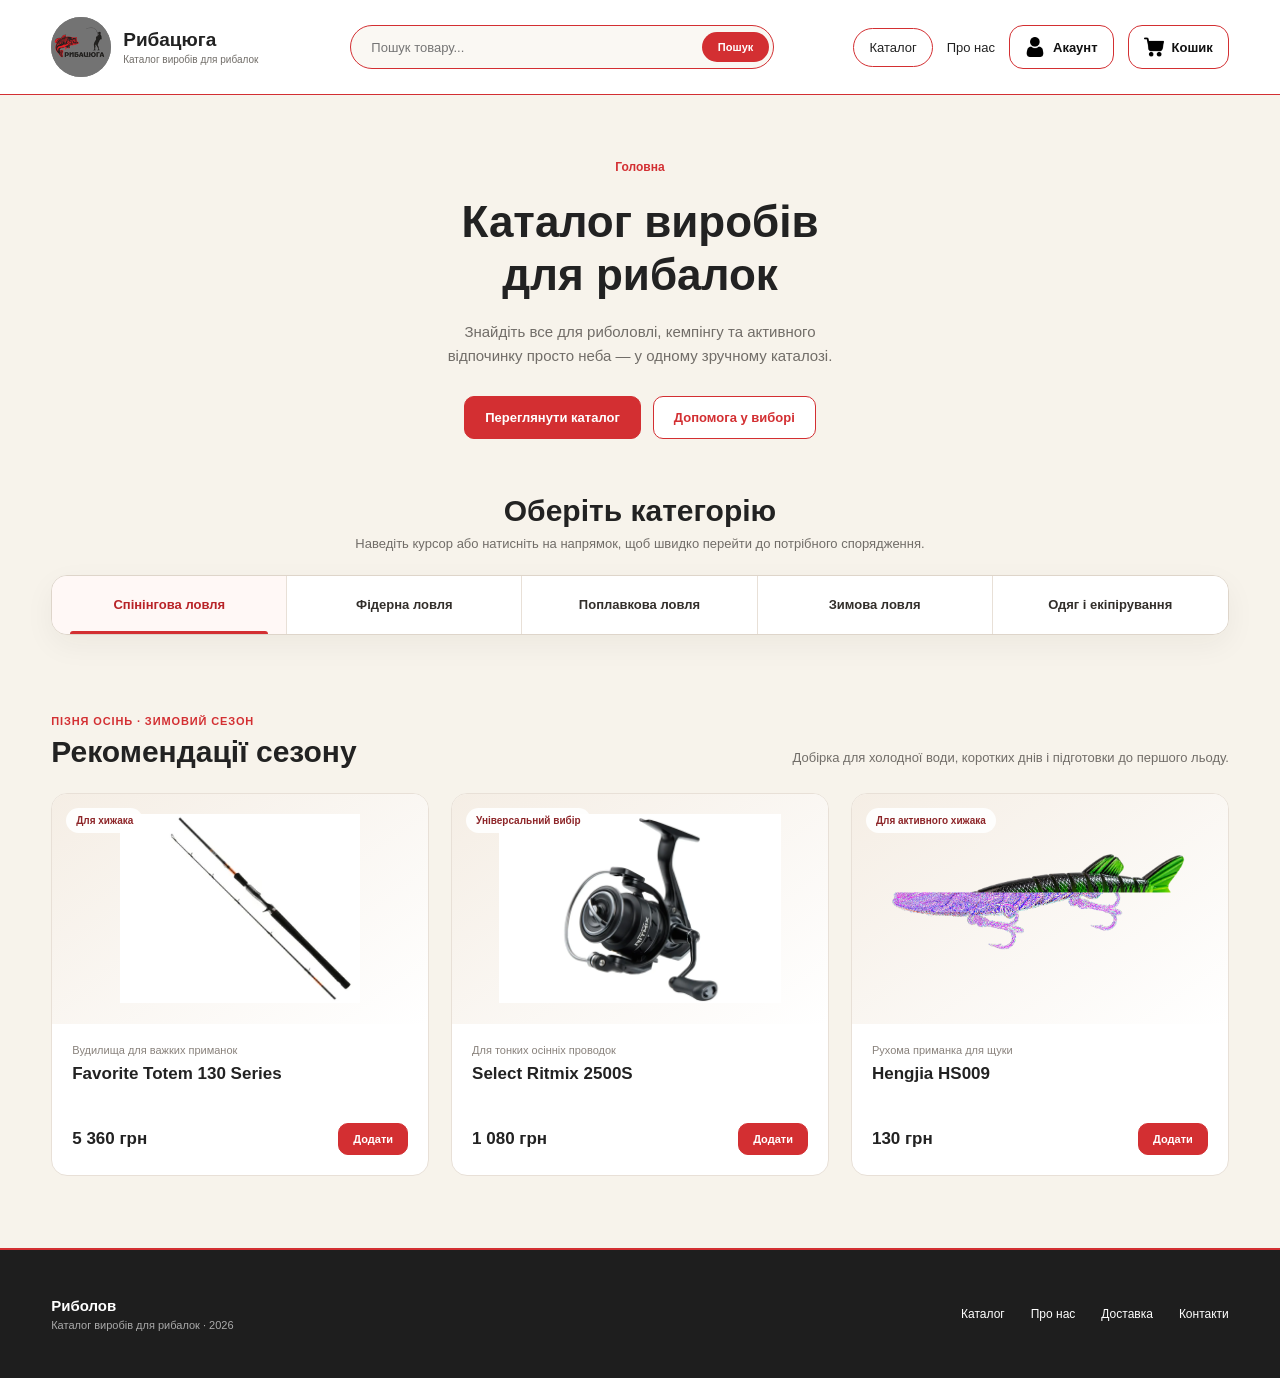
==== commit 253121ec: "Add product pages and refresh catalog" ====
--- a/index.html
+++ b/index.html
@@ -150,12 +150,12 @@
             <div class="seasonal-copy"><p>Вудилища для важких приманок</p><h3><a href="product.html">Favorite Totem 130 Series</a></h3><div><strong>5 360 грн</strong><a class="btn" href="cart.html" data-add-to-cart data-product-id="favorite-totem-130" data-sku="1501004002" data-name="Кастингове вудилище Favorite Totem 130 Series" data-variant="1,98 м · 20–80 г" data-price-value="5360" data-image="assets/rod.png">Додати</a></div></div>
           </article>
           <article class="seasonal-card surface">
-            <a class="seasonal-image" href="catalog.html?category=Безінерційні"><span>Універсальний вибір</span><img src="assets/viewed-reel.png" width="143" height="138" loading="lazy" decoding="async" alt="Котушка Select Ritmix 2500S"></a>
-            <div class="seasonal-copy"><p>Для тонких осінніх проводок</p><h3><a href="catalog.html?category=Безінерційні">Select Ritmix 2500S</a></h3><div><strong>800 грн</strong><a class="btn" href="cart.html" data-add-to-cart data-product-id="ritmix-2500s" data-sku="RITMIX-2500S" data-name="Котушка Select Ritmix 2500S" data-variant="2500S" data-price-value="800" data-image="assets/viewed-reel.png">Додати</a></div></div>
+            <a class="seasonal-image" href="product-reel.html"><span>Універсальний вибір</span><img src="assets/select-ritmix-2500s-front.webp" width="1024" height="768" loading="lazy" decoding="async" alt="Котушка Select Ritmix 2500S"></a>
+            <div class="seasonal-copy"><p>Для тонких осінніх проводок</p><h3><a href="product-reel.html">Select Ritmix 2500S</a></h3><div><strong>1 080 грн</strong><a class="btn" href="cart.html" data-add-to-cart data-product-id="select-ritmix" data-sku="2102250005" data-name="Котушка Select Ritmix" data-variant="2500S" data-price-value="1080" data-image="assets/select-ritmix-2500s-front.webp">Додати</a></div></div>
           </article>
           <article class="seasonal-card surface">
-            <a class="seasonal-image" href="catalog.html?category=Безінерційні"><span>Для дальнього закидання</span><img src="assets/viewed-reel.png" width="143" height="138" loading="lazy" decoding="async" alt="Котушка Select Ritmix 4000"></a>
-            <div class="seasonal-copy"><p>Для фідера й важчих оснасток</p><h3><a href="catalog.html?category=Безінерційні">Select Ritmix 4000</a></h3><div><strong>1 150 грн</strong><a class="btn" href="cart.html" data-add-to-cart data-product-id="ritmix-4000" data-sku="RITMIX-4000" data-name="Котушка Select Ritmix 4000" data-variant="4000" data-price-value="1150" data-image="assets/viewed-reel.png">Додати</a></div></div>
+            <a class="seasonal-image" href="product-lure.html"><span>Для активного хижака</span><img src="assets/hengjia-hs009.png" width="1774" height="887" loading="lazy" decoding="async" alt="Воблер Hengjia HS009"></a>
+            <div class="seasonal-copy"><p>Рухома приманка для щуки</p><h3><a href="product-lure.html">Hengjia HS009</a></h3><div><strong>130 грн</strong><a class="btn" href="cart.html" data-add-to-cart data-product-id="hengjia-hs009" data-sku="4102009609" data-name="Воблер Hengjia HS009" data-variant="12,5 см · 20 г · колір 02" data-price-value="130" data-image="assets/hengjia-hs009.png">Додати</a></div></div>
           </article>
         </div>
       </section>
